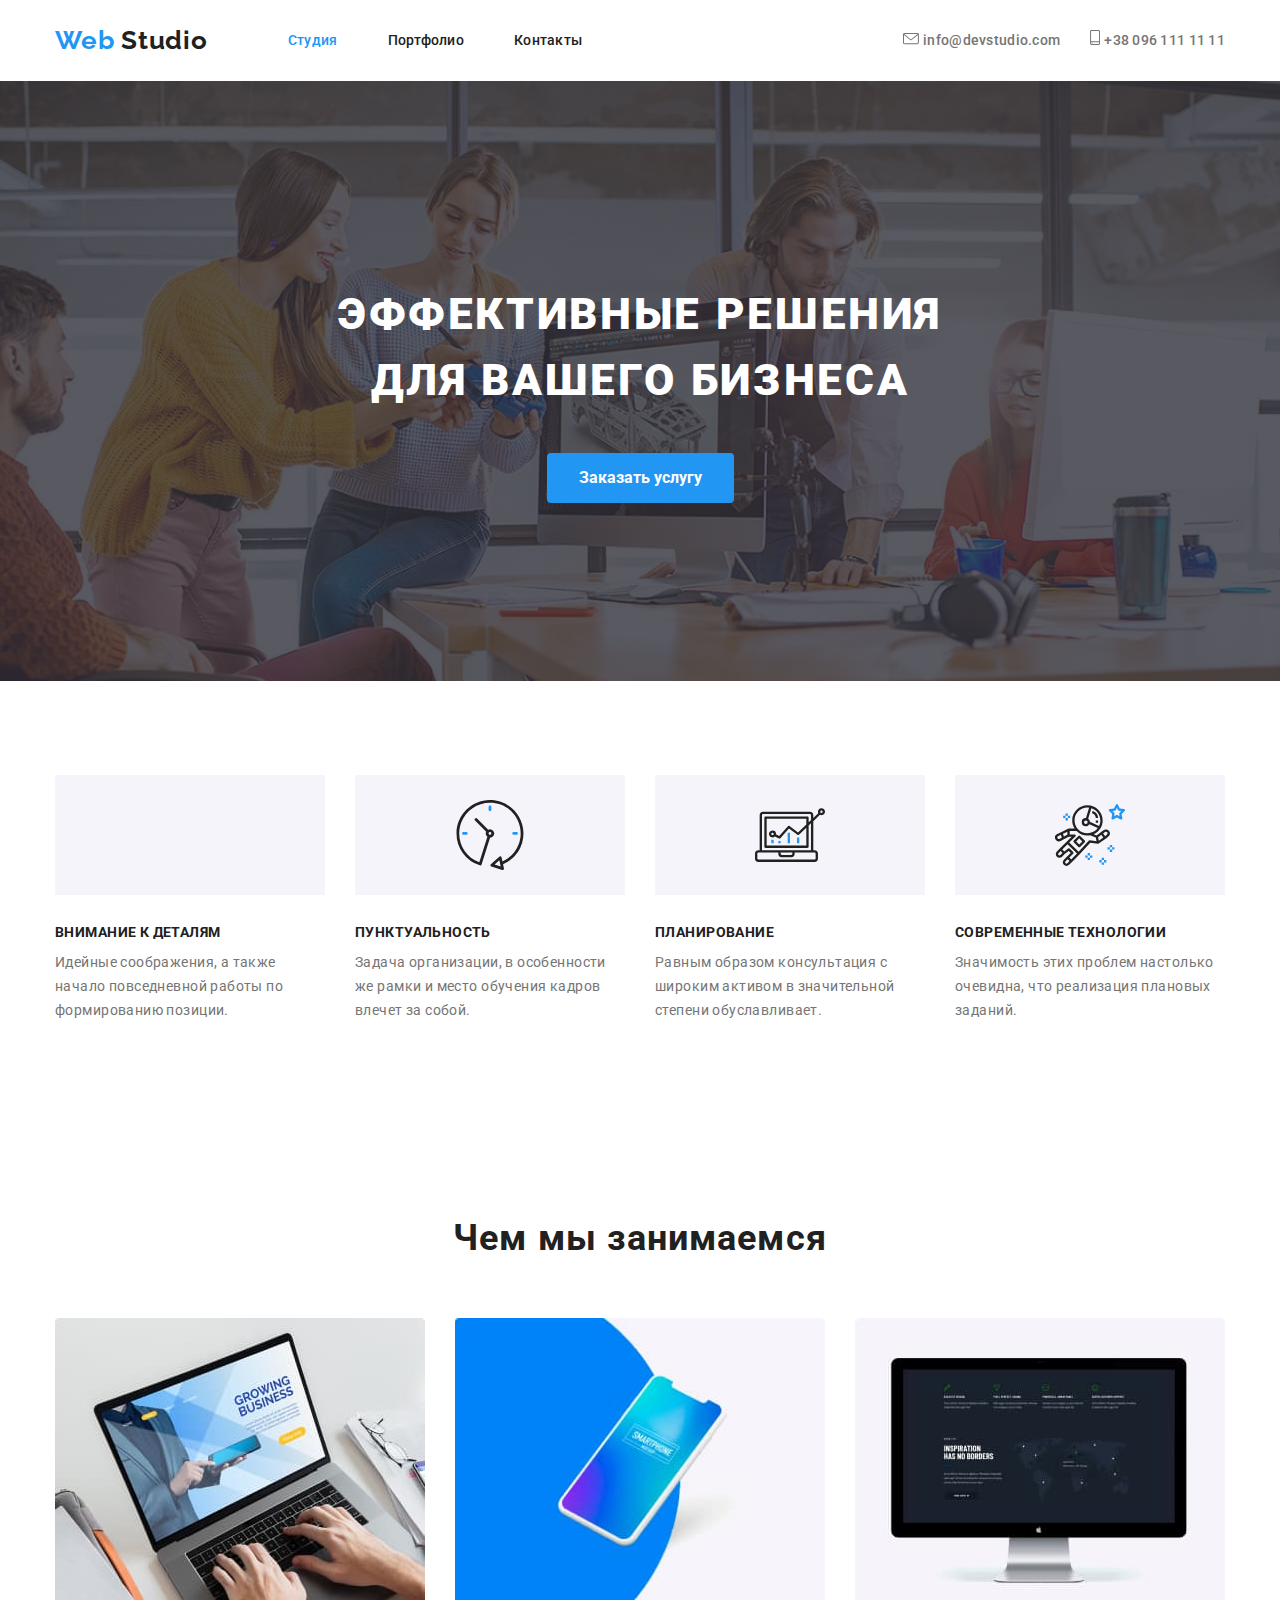
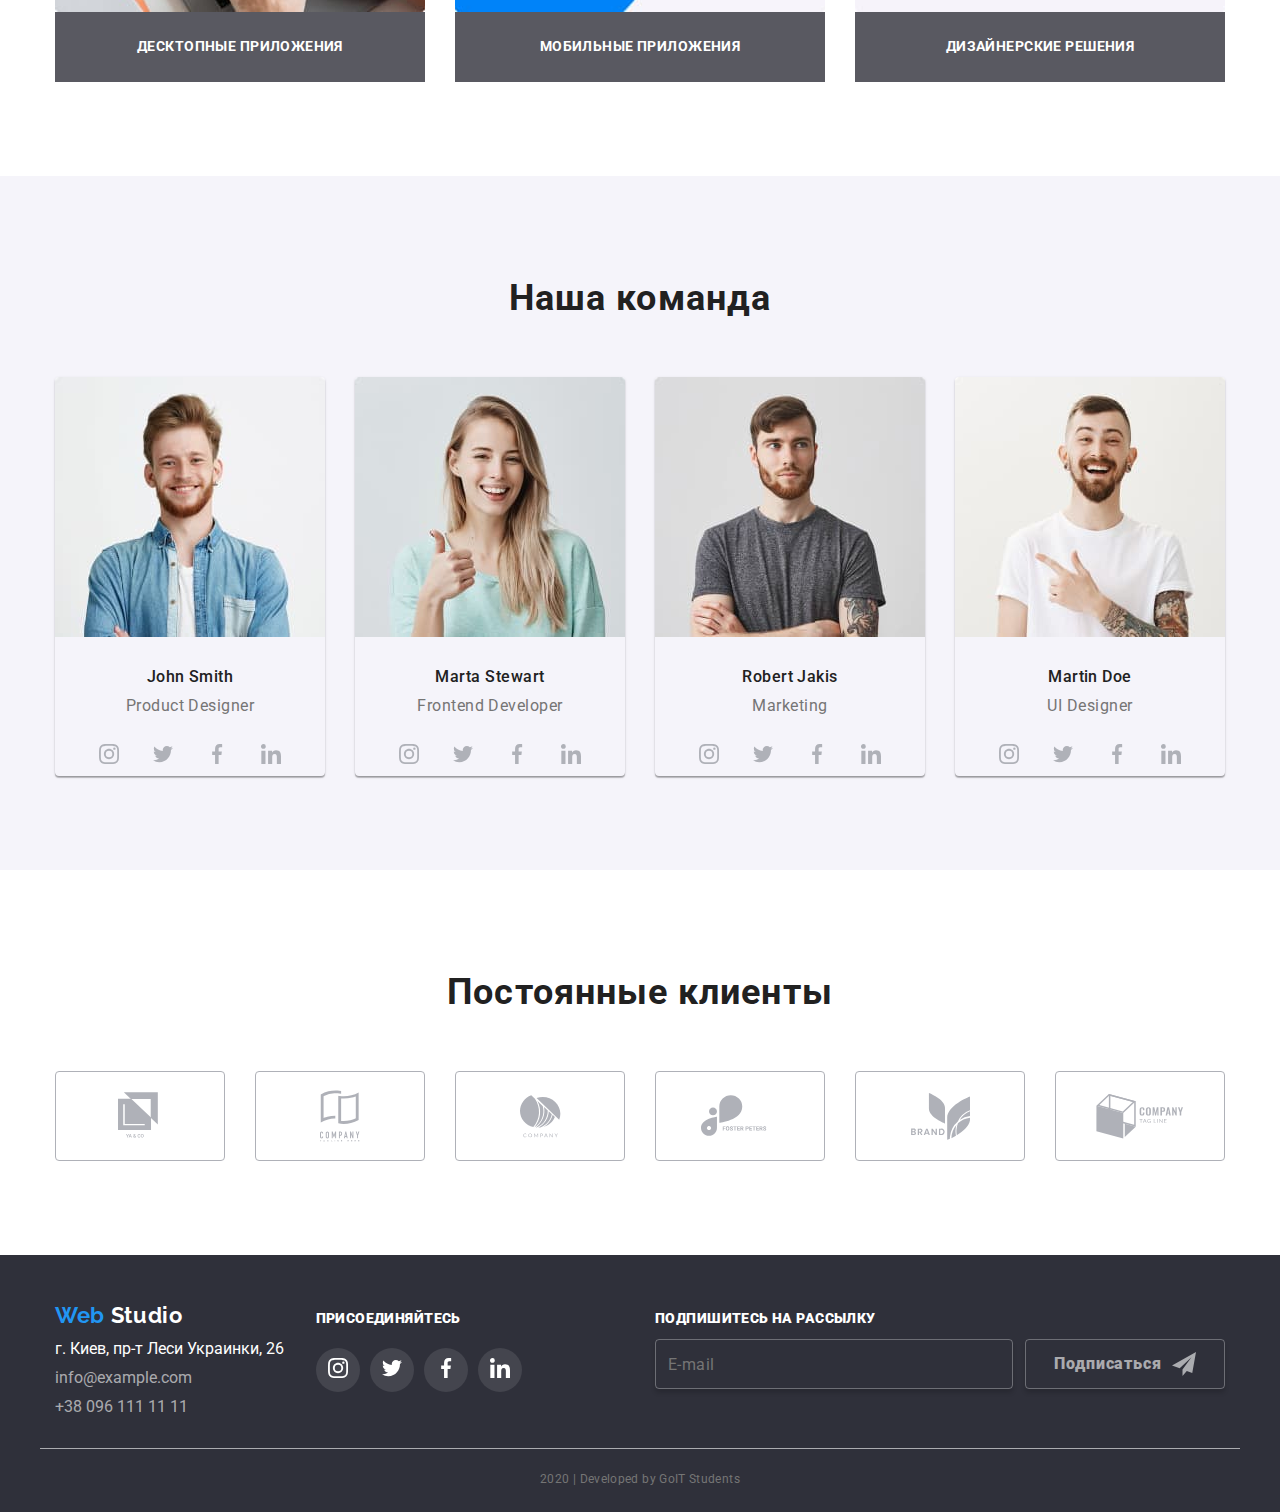
==== index.html @ 31f9d4e9 "делает футер" ====
<!DOCTYPE html>
<html lang="ru">
  <head>
    <meta charset="UTF-8" />
    <meta name="viewport" content="width=device-width, initial-scale=1.0" />
    <title>Web Studio v.1</title>
    <link
      href="https://fonts.googleapis.com/css2?family=Raleway:wght@700&family=Roboto:wght@400;500;700;900&display=swap"
      rel="stylesheet"
    />
    <link rel="stylesheet" href="./css/common.css" />
    <link rel="stylesheet" href="./css/main.css" />
  </head>
  <body>
    <!-- header-conteiner -->
    <header>
      <div class="container">
        <div class="hed">
          <nav class="nav">
            <a class="header-logo" href="./index.html">
              Web <span>Studio</span></a
            >
            <ul class="site-nav list-rule">
              <li class="item">
                <a href="./index.html" class="link current">Студия</a>
              </li>
              <li class="item">
                <a href="./portfolio.html" class="link">Портфолио</a>
              </li>
              <li class="item"><a href="" class="link">Контакты </a></li>
            </ul>
          </nav>
          <ul class="link-nav list-rule">
            <li class="item-link">
              <svg class="nav-icon" width="16" height="12">
                <use href="./images/symbol-defs.svg#envelope"></use>
              </svg>
              <a href="mailto:info@devstudio.com" class="link">
                info@devstudio.com
              </a>
            </li>
            <li class="item-link">
              <svg class="nav-icon" width="10" height="15">
                <use href="./images/symbol-defs.svg#smartphone"></use>
              </svg>
              <a href="tel:+380961111111" class="link">+38 096 111 11 11</a>
            </li>
          </ul>
        </div>
      </div>
    </header>
    <main>
      <section class="conteiner hero">
        <div class="hero-content">
          <h1 class="title-hero">ЭФФЕКТИВНЫЕ РЕШЕНИЯ ДЛЯ ВАШЕГО БИЗНЕСА</h1>
          <a href="" class="button hero-button">Заказать услугу</a>
        </div>
      </section>
      <!-- features-conteiner-->
      <section class="section">
        <div class="container">
          <h2 class="title visually-hidden">Features</h2>
          <ul class="features-list list-rule">
            <li class="item">
              <a
                href=""
                class="features-link features-link--details"
                aria-label="иконка антенны"
              ></a>
              <div class="features-description">
                <h3 class="title">ВНИМАНИЕ К ДЕТАЛЯМ</h3>
                <p class="text">
                  Идейные соображения, а также начало повседневной работы по
                  формированию позиции.
                </p>
              </div>
            </li>
            <li class="item">
              <a
                href=""
                class="features-link features-link--punctuality"
                aria-label="иконка часов"
              ></a>
              <div class="features-description">
                <h3 class="title">ПУНКТУАЛЬНОСТЬ</h3>
                <p class="text">
                  Задача организации, в особенности же рамки и место обучения
                  кадров влечет за собой.
                </p>
              </div>
            </li>
            <li class="item">
              <a
                href=""
                class="features-link features-link--planing"
                aria-label="иконка диаграммы"
              ></a>
              <div class="features-description">
                <h3 class="title">ПЛАНИРОВАНИЕ</h3>
                <p class="text">
                  Равным образом консультация с широким активом в значительной
                  степени обуславливает.
                </p>
              </div>
            </li>
            <li class="item">
              <a
                href=""
                class="features-link features-link--modern_technology"
                aria-label="иконка космонавта"
              ></a>
              <div class="features-description">
                <h3 class="title">СОВРЕМЕННЫЕ ТЕХНОЛОГИИ</h3>
                <p class="text">
                  Значимость этих проблем настолько очевидна, что реализация
                  плановых заданий.
                </p>
              </div>
            </li>
          </ul>
        </div>
      </section>
      <!-- what-we-do-conteiner -->
      <section class="section">
        <div class="container">
          <h2 class="title title-margin">Чем мы занимаемся</h2>
          <ul class="what-we-do-list list-rule">
            <li class="item">
              <img
                class="image"
                src="./images/what_we_do/desktop_logo.jpg"
                alt="руки на клавиатуре ноутбука"
                width="370"
                height="294"
              />
              <h3 class="title">ДЕСКТОПНЫЕ ПРИЛОЖЕНИЯ</h3>
            </li>
            <li class="item">
              <img
                class="image"
                src="./images/what_we_do/apps_logo.jpg"
                alt="фото смартфона"
                width="370"
                height="294"
              />
              <h3 class="title">МОБИЛЬНЫЕ ПРИЛОЖЕНИЯ</h3>
            </li>
            <li class="item">
              <img
                class="image"
                src="./images/what_we_do/design_logo.jpg"
                alt="экран монитора"
                width="370"
                height="294"
              />
              <h3 class="title">ДИЗАЙНЕРСКИЕ РЕШЕНИЯ</h3>
            </li>
          </ul>
        </div>
      </section>
      <!-- our-team-conteiner -->
      <section class="section team">
        <div class="container">
          <h2 class="title title-margin">Наша команда</h2>
          <ul class="our-team-list list-rule">
            <li class="item">
              <img
                class="image"
                src="./images/team/img_john.jpg"
                width="270"
                height="260"
                alt="фото Джона"
              />
              <h3 class="title">John Smith</h3>
              <p class="text">Product Designer</p>
              <ul class="member-list list-rule">
                <li>
                  <a
                    href="https://instagram.com"
                    class="link"
                    aria-label="иконка Инстаграм"
                  >
                    <svg class="link-icon" widht="20" height="20">
                      <use href="./images/symbol-defs.svg#instagram"></use>
                    </svg>
                  </a>
                </li>
                <li>
                  <a
                    href="https://twitter.com"
                    class="link"
                    aria-label="иконка Твиттер"
                  >
                    <svg class="link-icon" widht="20" height="20">
                      <use href="./images/symbol-defs.svg#twitter"></use></svg
                  ></a>
                </li>
                <li>
                  <a
                    href="https://facebook.com"
                    class="link"
                    aria-label="иконка Фейсбук"
                  >
                    <svg class="link-icon" widht="20" height="20">
                      <use href="./images/symbol-defs.svg#facebook"></use>
                    </svg>
                  </a>
                </li>
                <li>
                  <a
                    href="https://linkedin.com"
                    class="link"
                    aria-label="иконка Линкедин"
                  >
                    <svg class="link-icon" widht="20" height="20">
                      <use href="./images/symbol-defs.svg#linkedin"></use>
                    </svg>
                  </a>
                </li>
              </ul>
            </li>
            <li class="item">
              <img
                class="image"
                src="./images/team/img_maria.jpg"
                width="270"
                height="260"
                alt="фото Марии"
              />
              <h3 class="title">Marta Stewart</h3>
              <p class="text">Frontend Developer</p>
              <ul class="member-list list-rule">
                <li>
                  <a
                    href="https://instagram.com"
                    class="link"
                    aria-label="иконка Инстаграм"
                  >
                    <svg class="link-icon" widht="20" height="20">
                      <use href="./images/symbol-defs.svg#instagram"></use>
                    </svg>
                  </a>
                </li>
                <li>
                  <a
                    href="https://twitter.com"
                    class="link"
                    aria-label="иконка Твиттер"
                  >
                    <svg class="link-icon" widht="20" height="20">
                      <use href="./images/symbol-defs.svg#twitter"></use></svg
                  ></a>
                </li>
                <li>
                  <a
                    href="https://facebook.com"
                    class="link"
                    aria-label="иконка Фейсбук"
                  >
                    <svg class="link-icon" widht="20" height="20">
                      <use href="./images/symbol-defs.svg#facebook"></use></svg
                  ></a>
                </li>
                <li>
                  <a
                    href="https://linkedin.com"
                    class="link"
                    aria-label="иконка Линкедин"
                  >
                    <svg class="link-icon" widht="20" height="20">
                      <use href="./images/symbol-defs.svg#linkedin"></use></svg
                  ></a>
                </li>
              </ul>
            </li>

            <li class="item">
              <img
                class="image"
                src="./images/team/img_robert.jpg"
                width="270"
                height="260"
                alt="фото Роберта"
              />
              <h3 class="title">Robert Jakis</h3>
              <p class="text">Marketing</p>
              <ul class="member-list list-rule">
                <li>
                  <a
                    href="https://instagram.com"
                    class="link"
                    aria-label="иконка Инстаграм"
                  >
                    <svg class="link-icon" widht="20" height="20">
                      <use href="./images/symbol-defs.svg#instagram"></use>
                    </svg>
                  </a>
                </li>
                <li>
                  <a
                    href="https://twitter.com"
                    class="link"
                    aria-label="иконка Твиттер"
                  >
                    <svg class="link-icon" widht="20" height="20">
                      <use href="./images/symbol-defs.svg#twitter"></use></svg
                  ></a>
                </li>
                <li>
                  <a
                    href="https://facebook.com"
                    class="link"
                    aria-label="иконка Фейсбук"
                  >
                    <svg class="link-icon" widht="20" height="20">
                      <use href="./images/symbol-defs.svg#facebook"></use></svg
                  ></a>
                </li>
                <li>
                  <a
                    href="https://linkedin.com"
                    class="link"
                    aria-label="иконка Линкедин"
                  >
                    <svg class="link-icon" widht="20" height="20">
                      <use href="./images/symbol-defs.svg#linkedin"></use></svg
                  ></a>
                </li>
              </ul>
            </li>

            <li class="item">
              <img
                class="image"
                src="./images/team/img_martin.jpg"
                width="270"
                height="260"
                alt="фото Мартина"
              />
              <h3 class="title">Martin Doe</h3>
              <p class="text">UI Designer</p>
              <ul class="member-list list-rule">
                <li>
                  <a
                    href="https://instagram.com"
                    class="link"
                    aria-label="иконка Инстаграм"
                  >
                    <svg class="link-icon" widht="20" height="20">
                      <use href="./images/symbol-defs.svg#instagram"></use>
                    </svg>
                  </a>
                </li>
                <li>
                  <a
                    href="https://twitter.com"
                    class="link"
                    aria-label="иконка Твиттер"
                  >
                    <svg class="link-icon" widht="20" height="20">
                      <use href="./images/symbol-defs.svg#twitter"></use></svg
                  ></a>
                </li>
                <li>
                  <a
                    href="https://facebook.com"
                    class="link"
                    aria-label="иконка Фейсбук"
                  >
                    <svg class="link-icon" widht="20" height="20">
                      <use href="./images/symbol-defs.svg#facebook"></use></svg
                  ></a>
                </li>
                <li>
                  <a
                    href="https://linkedin.com"
                    class="link"
                    aria-label="иконка Линкедин"
                  >
                    <svg class="link-icon" widht="20" height="20">
                      <use href="./images/symbol-defs.svg#linkedin"></use></svg
                  ></a>
                </li>
              </ul>
            </li>
          </ul>
        </div>
      </section>
      <!-- regular-clients-conteiner -->
      <section class="section">
        <div class="container">
          <h2 class="title client-title">Постоянные клиенты</h2>
          <ul class="regular-clients-list list-rule">
            <li class="item">
              <a href="" class="client-logo" aria-label="Клиент 1">
                <svg class="client-logo-icon" width="44" height="49">
                  <use href="./images/symbol-defs.svg#client1"></use>
                </svg>
              </a>
            </li>
            <li class="item">
              <a
                href=""
                class="client-logo client-logo--client2"
                aria-label="Клиент 2"
              >
                <svg class="client-logo-icon" width="40" height="52">
                  <use href="./images/symbol-defs.svg#client2"></use></svg
              ></a>
            </li>
            <li class="item">
              <a
                href=""
                class="client-logo client-logo--client3"
                aria-label="Клиент 3"
              >
                <svg class="client-logo-icon" width="41" height="43">
                  <use href="./images/symbol-defs.svg#client3"></use></svg
              ></a>
            </li>
            <li class="item">
              <a
                href=""
                class="client-logo client-logo--client4"
                class="link"
                aria-label="Клиент 4"
              >
                <svg class="client-logo-icon" width="78" height="42">
                  <use href="./images/symbol-defs.svg#client4"></use></svg
              ></a>
            </li>
            <li class="item">
              <a
                href=""
                class="client-logo client-logo--client5"
                aria-label="Клиент 5"
              >
                <svg class="client-logo-icon" width="59" height="47">
                  <use href="./images/symbol-defs.svg#client5"></use></svg
              ></a>
            </li>
            <li>
              <a
                href=""
                class="client-logo client-logo--client6"
                aria-label="Клиент 6"
              >
                <svg class="client-logo-icon" width="88" height="45">
                  <use href="./images/symbol-defs.svg#client6"></use></svg
              ></a>
            </li>
          </ul>
        </div>
      </section>
    </main>
    <!-- footer-conteiner -->
    <footer class="footer">
      <div class="container footer-flex">
        <div class="contacts">
          <a class="footer-logo" href="./index.html"
            >Web <span class="footer-logo-span">Studio</span></a
          >
          <h2 class="title foorter-title">Контакты</h2>

          <address>
            <a href="#" class="address">г. Киев, пр-т Леси Украинки, 26</a>
            <a href="mailto:info@example.com" class="link mail"
              >info@example.com</a
            >
            <a href="tel:+380961111111" class="link">+38 096 111 11 11</a>
          </address>
        </div>
        <div class="subscribe connect">
          <b>Присоединяйтесь</b>
          <ul class="footer-social list-rule">
            <li class="footer-social__link">
              <a href="" aria-label="ссылка на Instagram">
                <svg class="footer-social-icon" width="20" height="20">
                  <use href="./images/symbol-defs.svg#instagram"></use>
                </svg>
              </a>
            </li>
            <li class="footer-social__link">
              <a href="" aria-label="ссылка на Twitter"
                ><svg class="footer-social-icon" width="20" height="20">
                  <use href="./images/symbol-defs.svg#twitter"></use></svg
              ></a>
            </li>
            <li class="footer-social__link">
              <a href="" aria-label="ссылка на Facebook"
                ><svg class="footer-social-icon" width="20" height="20">
                  <use href="./images/symbol-defs.svg#facebook"></use></svg
              ></a>
            </li>
            <li class="footer-social__link">
              <a href="" aria-label="ссылка на Linkedin"
                ><svg class="footer-social-icon" width="20" height="20">
                  <use href="./images/symbol-defs.svg#linkedin"></use></svg
              ></a>
            </li>
          </ul>
        </div>
        <div class="subscribe forma">
          <b>Подпишитесь на рассылку</b>
          <!-- <a href="" class="button primary">ПОДПИСАТЬСЯ</a> -->
          <form id="asd_subscribe_form" method="post" action="/">
            <ul class="forma-field list-rule">
              <li class="input-forma">
                <input
                  class="input-forma--inner"
                  type="text"
                  placeholder="E-mail"
                />
              </li>
              <li class="input-button">
                <button class="input-button--submit" type="submit">
                  Подписаться
                  <svg
                    class="svgshka"
                    width="24"
                    height="24"
                    viewBox="0 0 24 24"
                    fill="none"
                    xmlns="http://www.w3.org/2000/svg"
                  >
                    <path
                      class="plane"
                      d="M24 0L0 13.5L7.66994 16.3407L19.5 5.25002L10.5017 17.3896L10.509 17.3923L10.5 17.3896V24.0001L14.8013 18.982L20.2501 21.0001L24 0Z"
                      fill="rgba(255, 255, 255, 0.6)"
                    />
                  </svg>
                </button>
              </li>
            </ul>
          </form>
        </div>
      </div>
      <div class="container copyright">
        <p>2020 | Developed by GoIT Students</p>
      </div>
    </footer>
  </body>
</html>
---- css/common.css ----
html {
  box-sizing: border-box;
}
*,
*::before,
*::after {
  padding: 0px;
  margin: 0px;
  box-sizing: inherit;
}
:root {
  --primaty-text-color: #212121;
  --secondary-text-color: #757575;
  --accent-color: #2196f3;
  --white-text-color: #ffffff;
  --secondary-white-color: rgba(255, 255, 255, 0.6);
}

body {
  margin: 0;
  background-color: #ffffff;
  color: var(--primaty-text-color);
  font-family: Roboto, serif;
}
body .list-rule {
  list-style: none;
}
body .link,
a {
  text-decoration: none;
}
/* утилиты */
.visually-hidden {
  border: 0;
  clip: rect(0 0 0 0);
  height: 1px;
  margin: -1px;
  overflow: hidden;
  padding: 0;
  position: absolute;
  width: 1px;
  white-space: nowrap;
}
.container {
  margin-left: auto;
  margin-right: auto;
  width: 1200px;
  padding-left: 15px;
  padding-right: 15px;
  /* outline: 2px  solid tomato; */
}
.list {
  padding: 0;
  margin: 0;
  list-style: none;
}
.title {
  margin: 0px;
  padding: 0px;
}
.button {
  cursor: pointer;
}
.no-padding {
  padding: 0;
  margin: 0;
}
img {
  display: block;
  max-width: auto;
}
.title-margin {
  margin-bottom: 50px;
}
/* header-css */
.header-logo {
  display: block;
  padding-top: 24px;
  padding-bottom: 25px;
  color: var(--accent-color);
  font-family: Raleway, serif;
  font-style: normal;
  font-weight: 700;
  font-size: 26px;
  line-height: 1.19;
  letter-spacing: 0.03em;
}
.header-logo span {
  color: var(--primaty-text-color);
}
.hed {
  display: flex;
  align-items: center;
  padding-left: 0px;
  margin-right: 0px;
  border-top: 1px solid var(--secondary-white-color);
}
.nav {
  display: flex;
}
.site-nav {
  display: flex;
  margin-left: 80px;
}
.site-nav .item + .item {
  margin-left: 50px;
}
.site-nav .link,
.link-nav .link {
  display: block;
  padding-top: 32px;
  padding-bottom: 32px;

  color: var(--primaty-text-color);
  font-weight: 500;
  font-size: 14px;
  line-height: 1.14;
  letter-spacing: 0.02em;
}
.site-nav .link.current {
  color: var(--accent-color);
}
.link-nav .link,
.link-nav .link {
  color: var(--secondary-text-color);
}
.site-nav .link:hover,
.site-nav .link:focus,
.item-link .link:hover,
.item-link .link:focus {
  color: var(--accent-color);
}
.link-nav > .item-link > .link {
  display: inline-block;
}
.link-nav {
  display: flex;
  align-items: center;
  margin-left: auto;
}
.link-nav .item-link + .item-link {
  margin-left: 30px;
}
/* --secondary-text-color  */
.nav-icon {
  display: inline-block;
  fill: var(--secondary-text-color);
}
.item-link:hover > .nav-icon,
.item-link:focus > .nav-icon {
  fill: var(--accent-color);
}
/* footer css */
.footer {
  background-color: #2f303a;
  padding-top: 48px;
}
.footer-flex {
  display: flex;
  align-items: baseline;
  justify-content: space-between;
}

.foorter-title {
  display: none;
}
.footer-logo {
  display: block;
  margin-bottom: 10px;
  color: var(--accent-color);
  font-family: Raleway, serif;
  font-weight: 700;
  font-size: 22px;
  line-height: 1.18;
  letter-spacing: 0.03em;
}
.footer-logo-span {
  color: var(--white-text-color);
}
.footer-social {
  display: flex;
  padding-top: 21px;
  padding-bottom: 56px;
}
.footer-social__link {
  display: flex;
  justify-content: center;
  align-items: center;
  margin-right: 10px;
  width: 44px;
  height: 44px;
  border-radius: 50%;
  background-size: 20px;
  background-repeat: no-repeat;
  background-position: center;
  background-color: rgba(255, 255, 255, 10%);
}
.footer-social__link:last-child {
  margin-right: 0px;
}
.footer-social__link:hover,
.footer-social__link:focus {
  background-color: var(--accent-color);
}
.footer-social-icon {
  display: inline-block;
  fill: var(--white-text-color);
}
.contacts a {
  display: inline-block;
  font-style: normal;
}
.contacts .address {
  display: block;
  margin-bottom: 10px;
  color: var(--white-text-color);
}
.contacts > address {
  padding-bottom: 28px;
}
.mail {
  display: block;
  margin-bottom: 10px;
}
.contacts .link {
  display: block;
  color: var(--secondary-white-color);
}
.connect {
  display: flex;
  flex-direction: column;
}
/* css для формі подписки */
.forma {
  display: flex;
  flex-direction: column;
  margin-left: 102px;
}
.forma-field {
  display: flex;
  margin-top: 12px;
}
.input-forma {
  margin-right: 12px;
  display: flex;
}
.input-button {
  display: flex;
}
.input-forma--inner {
  padding: 18px 12px;
  width: 358px;
  height: 50px;
  font-family: inherit;
  font-style: normal;
  font-weight: 400;
  color: var(--secondary-white-color);
  font-size: 16px;
  line-height: 1.9;
  letter-spacing: 0.03em;
  box-sizing: border-box;
  border: 1px solid rgba(255, 255, 255, 0.3);
  box-shadow: 0px 4px 4px rgba(0, 0, 0, 0.15);
  border-radius: 4px;
  background-color: rgba(255, 255, 255, 0);
}
.input-button--submit {
  display: flex;
  align-items: center;
  justify-content: center;
  margin-left: auto;
  margin-right: auto;
  width: 200px;
  height: 50px;
  box-sizing: border-box;
  border: 1px solid rgba(255, 255, 255, 0.3);
  box-shadow: 0px 4px 4px rgba(0, 0, 0, 0.15);
  border-radius: 4px;
  font-weight: 900;
  font-family: inherit;
  font-size: 16px;
  line-height: 1.9;
  letter-spacing: 0.06em;
  background-color: rgba(255, 255, 255, 0);
  color: var(--secondary-white-color);
}
.input-button--submit:hover,
.input-button--submit:focus {
  background-color: var(--accent-color);
  color: var(--white-text-color);
}
.svgshka {
  margin-left: 10px;
}
.input-button--submit:hover > .svgshka > .plane,
.input-button--submit:focus > .svgshka > .plane {
  fill: #ffffff;
}
.subscribe {
  display: flex;
  color: var(--white-text-color);
  font-weight: 700;
  font-size: 14px;
  line-height: 1.14;
  letter-spacing: 0.03em;
  text-transform: uppercase;
}
.copyright {
  padding-top: 18px;
  padding-bottom: 21px;
  border-top: 1px solid var(--secondary-white-color);
  color: var(--secondary-text-color);
  font-size: 12px;
  line-height: 2;
  text-align: center;
  letter-spacing: 0.03em;
}
---- css/main.css ----
/* палитра основной черный #212121
вторичный черный #757575
основной белый #FFFFFF
вторичный белый rgba(255, 255, 255, 0.6);
акцент #2196f3
*/
/* css для index.html */
/* hero css */
.hero {
  display: flex;
  justify-content: center;
  align-items: center;
  max-width: 1600px;
  height: 600px;
  margin-left: auto;
  margin-right: auto;
  background-image: linear-gradient(
      to right,
      rgba(47, 48, 58, 0.8),
      rgba(47, 48, 58, 0.8)
    ),
    url(../images/hero/hero.jpg);

  background-repeat: no-repeat;
  background-position: center;
  background-size: cover;
}
.hero-content {
  max-width: 696px;
  height: 200px;
  display: flex;
  text-align: center;
  flex-direction: column;
}
.hero .title-hero {
  margin-top: 0;
  margin-bottom: 40px;
  font-weight: 900;
  font-size: 44px;
  line-height: 1.5;
  letter-spacing: 0.06em;
  text-transform: uppercase;
  color: var(--white-text-color);
}

/* css для всех секций */
.section {
  padding-top: 94px;
  padding-bottom: 94px;
}
.section.no-padding {
  padding-top: 0;
  padding-bottom: 0;
}
.section .title {
  font-weight: 700;
  font-size: 36px;
  line-height: 1.6;
  text-align: center;
  letter-spacing: 0.03em;
}

/* css для наши преишущества */

.features-list,
.what-we-do-list,
.our-team-list,
.regular-clients-list {
  display: flex;
  /* flex-direction: row; */
  align-items: center;
  /* justify-content: space-between; */
  padding: 0px;
}

.features-list .item + .item {
  margin-left: 30px;
}
.features-list .item {
  display: flex;
  flex-direction: column;
  width: 278px;
}
.features-link {
  display: flex;
  margin-bottom: 30px;
  background-color: #f5f4fa;
  width: 270px;
  height: 120px;
  box-sizing: border-box;
  background-repeat: no-repeat;
  background-position: center;
  /* outline: 1px tomato solid; */
}
.features-link .features-link--details {
  background-image: url('../images/symbol-defs.svg#antenna');
}
.features-link--punctuality {
  background-image: url('../images/studio_skills/clock.svg');
}
.features-link--planing {
  background-image: url('../images/studio_skills/diagram.svg');
}
.features-link--modern_technology {
  background-image: url('../images/studio_skills/astronaut.svg');
}

.features-list .title {
  margin-bottom: 10px;
  font-weight: 700;
  font-size: 14px;
  line-height: 1.14;
  text-align: left;
  letter-spacing: 0.03em;
  text-transform: uppercase;
}
.features-list .text {
  color: var(--secondary-text-color);
  font-weight: 400;
  font-size: 14px;
  line-height: 1.7;
  letter-spacing: 0.03em;
}
/* css для чем мы занимаемся */
.section .what-we-do-list .title {
  padding-top: 27px;
  padding-bottom: 27px;
  color: var(--white-text-color);
  /* фон для того чтобы было видно текст */
  background-color: rgba(47, 48, 58, 0.8);
  font-weight: 700;
  font-size: 14px;
  line-height: 1.14;
  text-align: center;
  letter-spacing: 0.03em;
  text-transform: uppercase;
}

.what-we-do-list .item {
  width: 380px;
}
.what-we-do-list .item + .item {
  margin-left: 30px;
}
.what-we-do-list .image {
  display: block;
}
/* css для наша команда */
.team {
  background-color: #f5f4fa;
}
.our-team-list .item + .item {
  margin-left: 30px;
}
.our-team-list .item {
  display: flex;
  flex-direction: column;
  overflow: hidden;
  border-radius: 4px;
  width: 278px;
  box-shadow: 0px 2px 1px rgba(0, 0, 0, 0.2), 0px 1px 1px rgba(0, 0, 0, 0.14),
    0px 1px 3px rgba(0, 0, 0, 0.12);
}
.our-team-list .image {
  display: block;
  margin-bottom: 30px;
  border-bottom-left-radius: 0;
  border-bottom-right-radius: 0;
}
.our-team-list .title {
  margin-bottom: 10px;
  font-weight: 500;
  font-size: 16px;
  line-height: 1.19;
  text-align: center;
  letter-spacing: 0.03em;
}
.our-team-list .text {
  margin-bottom: 16px;
  color: var(--secondary-text-color);
  font-size: 16px;
  line-height: 1.19;
  text-align: center;
  letter-spacing: 0.03em;
}
.member-list {
  display: flex;
  margin-right: auto;
  margin-left: auto;
  width: 207px;
  height: 44px;
}

.member-list .link {
  display: flex;
  align-items: center;
  margin-right: 10px;
  width: 44px;
  height: 44px;
  border-radius: 50%;
  background-size: 20px;
  background-repeat: no-repeat;
  background-position: center;
}
.member-list .link > .link-icon {
  display: inline-block;
  fill: #afb1b8;
}
.member-list .link:hover > .link-icon,
.member-list .link:focus > .link-icon {
  fill: var(--white-text-color);
}
.member-list .link:hover,
.member-list .link:focus {
  background-color: var(--accent-color);
}
/* css для постоянные клиенты */
.regular-clients-list {
  display: flex;
  justify-content: space-between;
}
.client-title {
  margin-bottom: 50px;
}
/* .regular-clients .item + .item {
  margin-left: 30px;
} */
.regular-clients .item {
  width: 175px;
}
.regular-clients .title {
  color: var(--primaty-text-color);
}
/*  */
.client-logo {
  display: flex;
  justify-content: center;
  align-items: center;
  width: 170px;
  height: 90px;
  border: 1px solid #afb1b8;
  box-sizing: border-box;
  border-radius: 4px;
  background-repeat: no-repeat;
  background-position: center;
}
.client-logo:hover,
.client-logo:focus {
  border: 1px solid var(--accent-color);
}
.client-logo-icon {
  display: inline-block;
  fill: #afb1b8;
}
.client-logo:hover > .client-logo-icon,
.client-logo:focus > .client-logo-icon {
  fill: var(--accent-color);
}

/* button */
.button.hero-button {
  display: block;
  margin-left: auto;
  margin-right: auto;
  max-width: 200px;
  padding: 10px 32px;
  border-radius: 4px;
  font-family: inherit;
  font-weight: 700;
  font-size: 16px;
  line-height: 1.9;
  color: var(--white-text-color);
  background-color: var(--accent-color);
}
.button.primary {
  font-family: inherit;
  font-weight: 700;
  font-size: 16px;
  line-height: 1.9;
  color: var(--white-text-color);
  background-color: var(--accent-color);
}
/* css для portfolio.html */
/* css для радио-кнопок */
.filtres {
  display: flex;
  justify-content: space-between;
  align-items: center;
  margin-left: auto;
  margin-right: auto;
  margin-bottom: 50px;
  width: 641px;
  padding-left: 15px;
  padding-right: 15px;
  /* outline: 2px solid tomato; */
}

.filtres .button {
  display: block;
  border: 1px solid transparent;
  border-radius: 4px;
  padding: 6px 22px;
  min-width: 73px;
  font-family: inherit;
  color: var(--primaty-text-color);
  background-color: #f5f4fa;
  font-weight: 500;
  font-size: 16px;
  line-height: 1.62;
  text-align: center;
  letter-spacing: 0.03em;
}
.filtres .button:hover,
.filtres .button:focus {
  color: var(--white-text-color);
  background-color: var(--accent-color);
}
/* css для примеров работ */
.work-list {
  display: flex;
  flex-wrap: wrap;
  /* margin: -15px; */
  border: 1px solid transparent;
  border-radius: 5px;
}
.work-list .item {
  /* margin: 15px; */
  width: calc((100% - 60px) / 3);
  margin-right: 30px;
  margin-bottom: 30px;
  border-top-left-radius: 5px;
  border-top-right-radius: 5px;
  overflow: hidden;
}
.work-list .item:nth-child(3n) {
  margin-right: 0;
}
.work-list .item:hover,
.work-list .item:hover {
  box-shadow: 1px 4px 6px rgba(0, 0, 0, 0.16), 0px 4px 4px rgba(0, 0, 0, 0.06),
    0px 1px 1px rgba(0, 0, 0, 0.12);
}
.card-content {
  padding-left: 24px;
  padding-right: 24px;
  padding-top: 20px;
  padding-bottom: 20px;
  border: 1px solid #eeeeee;
  box-sizing: border-box;
  border-bottom-left-radius: 5px;
  border-bottom-right-radius: 5px;
}
.work-list .title {
  font-weight: 700;
  font-size: 18px;
  text-align: left;
  line-height: 2;
  letter-spacing: 0.06em;
  color: var(--primaty-text-color);
}
.work-list .text {
  font-weight: 400;
  font-size: 18px;
  line-height: 1.56;
  letter-spacing: 0.03em;
  color: var(--secondary-text-color);
}
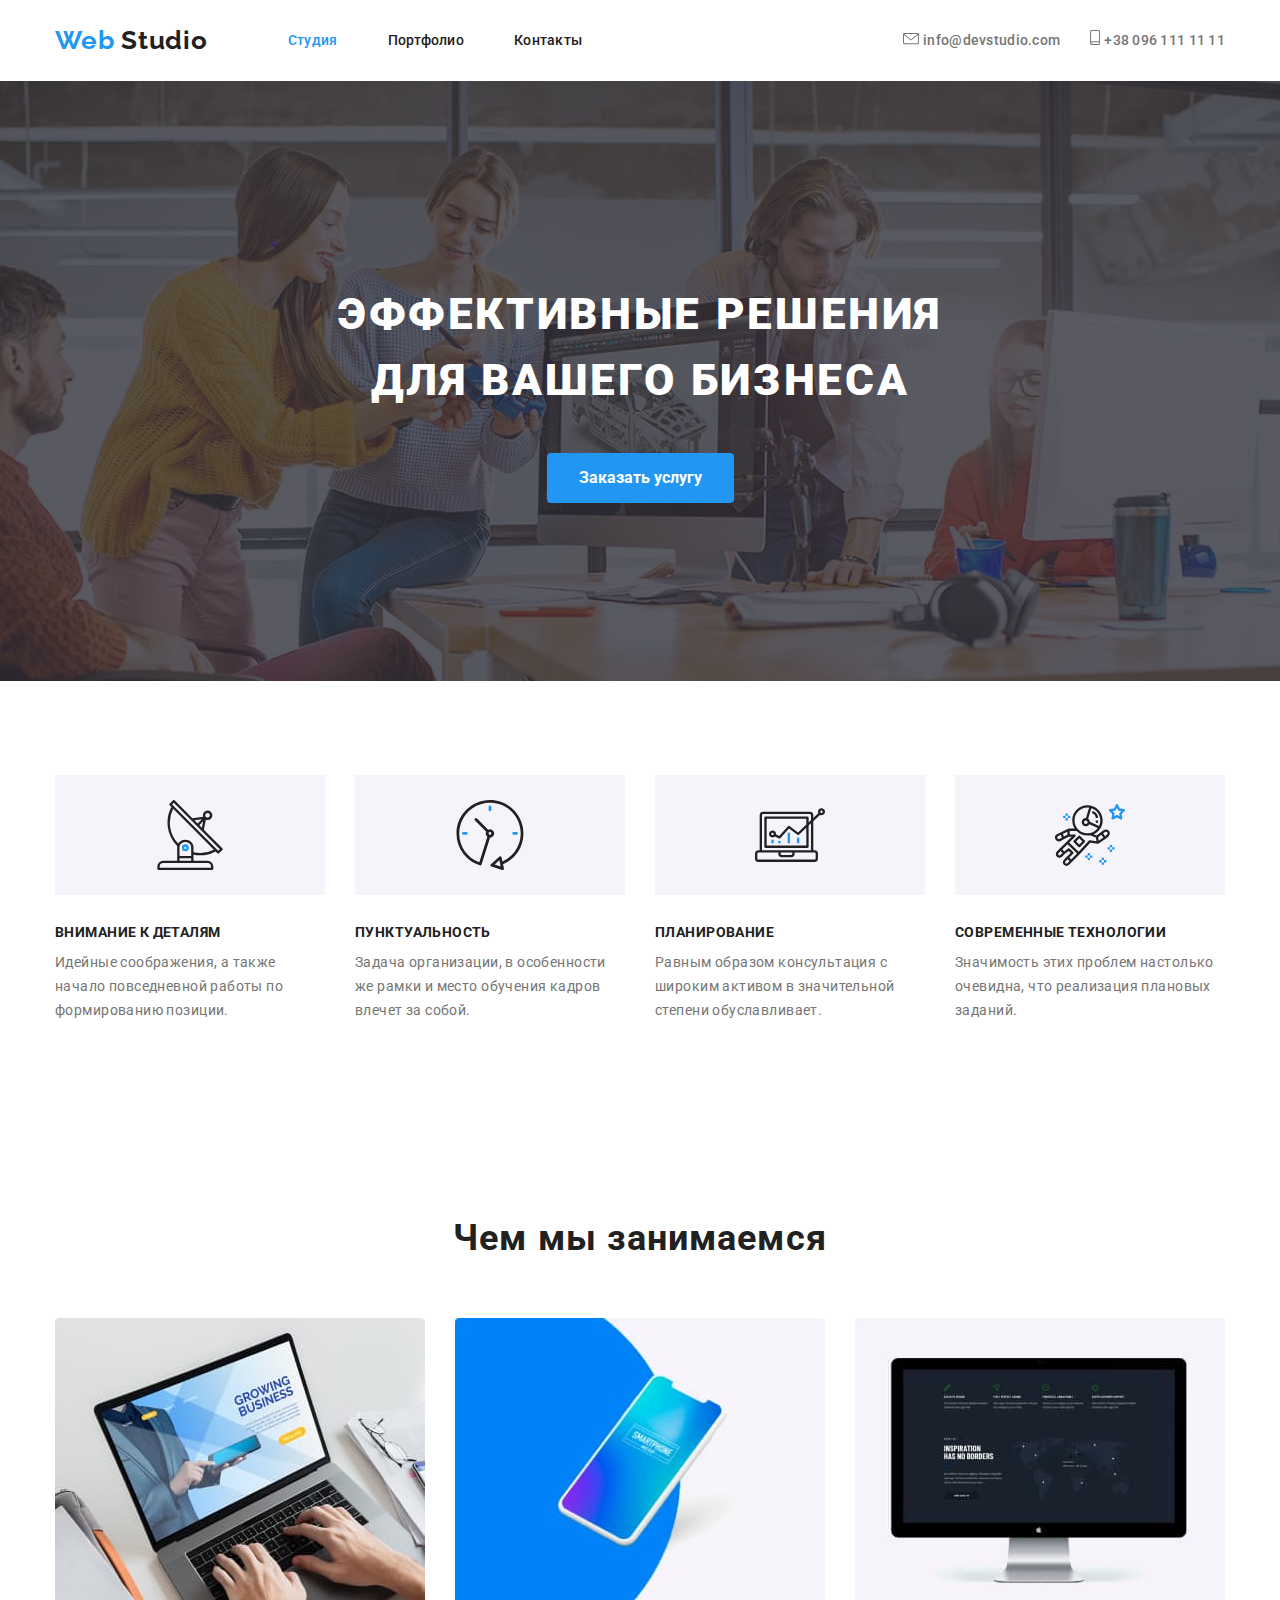
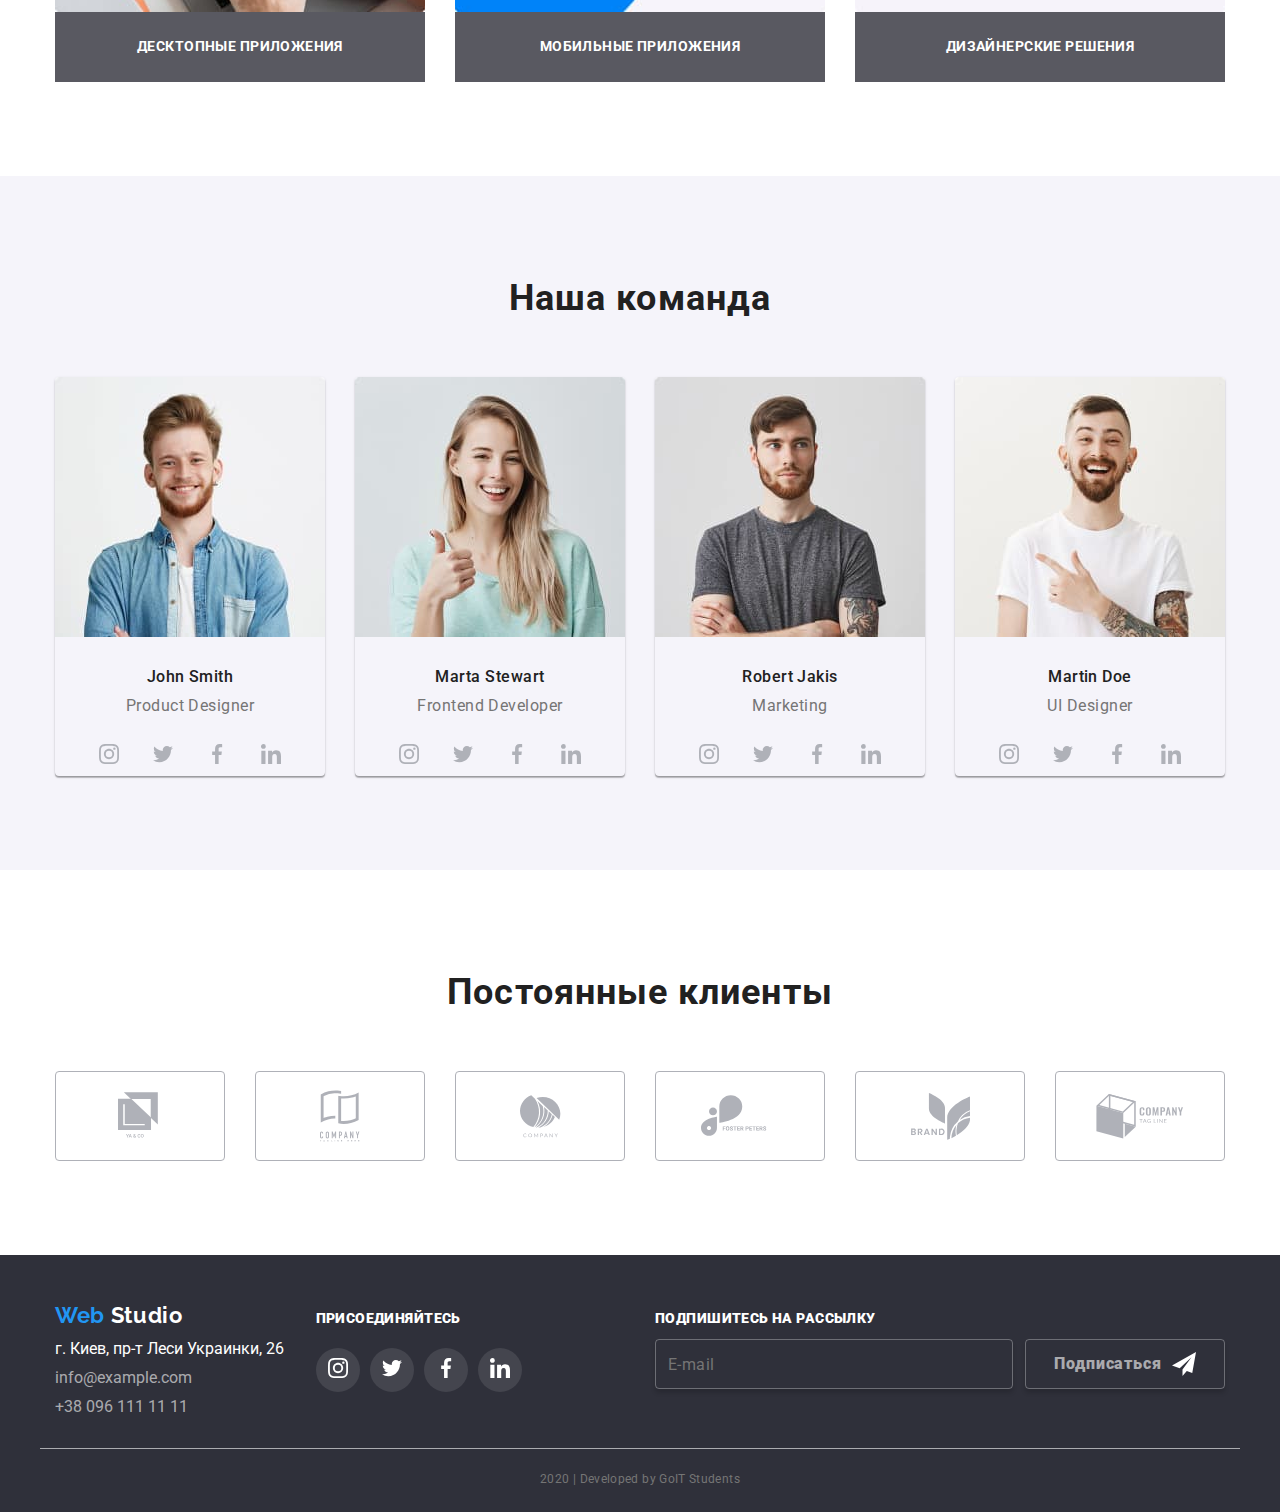
==== commit 5ab985db: "делает features" ====
--- a/index.html
+++ b/index.html
@@ -62,11 +62,16 @@
           <h2 class="title visually-hidden">Features</h2>
           <ul class="features-list list-rule">
             <li class="item">
-              <a
+              <div class="features-link">
+                <!-- <a
                 href=""
                 class="features-link features-link--details"
                 aria-label="иконка антенны"
-              ></a>
+              ></a> -->
+                <svg class="features-link-icon" width="70" height="70">
+                  <use href="./images/symbol-defs.svg#antenna"></use>
+                </svg>
+              </div>
               <div class="features-description">
                 <h3 class="title">ВНИМАНИЕ К ДЕТАЛЯМ</h3>
                 <p class="text">
@@ -76,11 +81,16 @@
               </div>
             </li>
             <li class="item">
-              <a
-                href=""
-                class="features-link features-link--punctuality"
-                aria-label="иконка часов"
-              ></a>
+              <div class="features-link">
+                <!-- <a
+                              href=""
+                              class="features-link features-link--details"
+                              aria-label="иконка антенны"
+                            ></a> -->
+                <svg class="features-link-icon" width="70" height="70">
+                  <use href="./images/symbol-defs.svg#clock"></use>
+                </svg>
+              </div>
               <div class="features-description">
                 <h3 class="title">ПУНКТУАЛЬНОСТЬ</h3>
                 <p class="text">
@@ -90,11 +100,16 @@
               </div>
             </li>
             <li class="item">
-              <a
-                href=""
-                class="features-link features-link--planing"
-                aria-label="иконка диаграммы"
-              ></a>
+              <div class="features-link">
+                <!-- <a
+                              href=""
+                              class="features-link features-link--details"
+                              aria-label="иконка антенны"
+                            ></a> -->
+                <svg class="features-link-icon" width="70" height="70">
+                  <use href="./images/symbol-defs.svg#diagram"></use>
+                </svg>
+              </div>
               <div class="features-description">
                 <h3 class="title">ПЛАНИРОВАНИЕ</h3>
                 <p class="text">
@@ -104,11 +119,16 @@
               </div>
             </li>
             <li class="item">
-              <a
-                href=""
-                class="features-link features-link--modern_technology"
-                aria-label="иконка космонавта"
-              ></a>
+              <div class="features-link">
+                <!-- <a
+                              href=""
+                              class="features-link features-link--details"
+                              aria-label="иконка антенны"
+                            ></a> -->
+                <svg class="features-link-icon" width="70" height="70">
+                  <use href="./images/symbol-defs.svg#astronaut"></use>
+                </svg>
+              </div>
               <div class="features-description">
                 <h3 class="title">СОВРЕМЕННЫЕ ТЕХНОЛОГИИ</h3>
                 <p class="text">
@@ -514,20 +534,9 @@
               </li>
               <li class="input-button">
                 <button class="input-button--submit" type="submit">
-                  Подписаться
-                  <svg
-                    class="svgshka"
-                    width="24"
-                    height="24"
-                    viewBox="0 0 24 24"
-                    fill="none"
-                    xmlns="http://www.w3.org/2000/svg"
-                  >
-                    <path
-                      class="plane"
-                      d="M24 0L0 13.5L7.66994 16.3407L19.5 5.25002L10.5017 17.3896L10.509 17.3923L10.5 17.3896V24.0001L14.8013 18.982L20.2501 21.0001L24 0Z"
-                      fill="rgba(255, 255, 255, 0.6)"
-                    />
+                  <b>Подписаться</b>
+                  <svg class="svgshka" width="24" height="24">
+                    <use href="./images/symbol-defs.svg#icon-send"></use>
                   </svg>
                 </button>
               </li>
--- a/css/main.css
+++ b/css/main.css
@@ -83,6 +83,8 @@
 }
 .features-link {
   display: flex;
+  justify-content: center;
+  align-items: center;
   margin-bottom: 30px;
   background-color: #f5f4fa;
   width: 270px;
@@ -90,21 +92,7 @@
   box-sizing: border-box;
   background-repeat: no-repeat;
   background-position: center;
-  /* outline: 1px tomato solid; */
-}
-.features-link .features-link--details {
-  background-image: url('../images/symbol-defs.svg#antenna');
-}
-.features-link--punctuality {
-  background-image: url('../images/studio_skills/clock.svg');
-}
-.features-link--planing {
-  background-image: url('../images/studio_skills/diagram.svg');
-}
-.features-link--modern_technology {
-  background-image: url('../images/studio_skills/astronaut.svg');
-}
-
+}
 .features-list .title {
   margin-bottom: 10px;
   font-weight: 700;
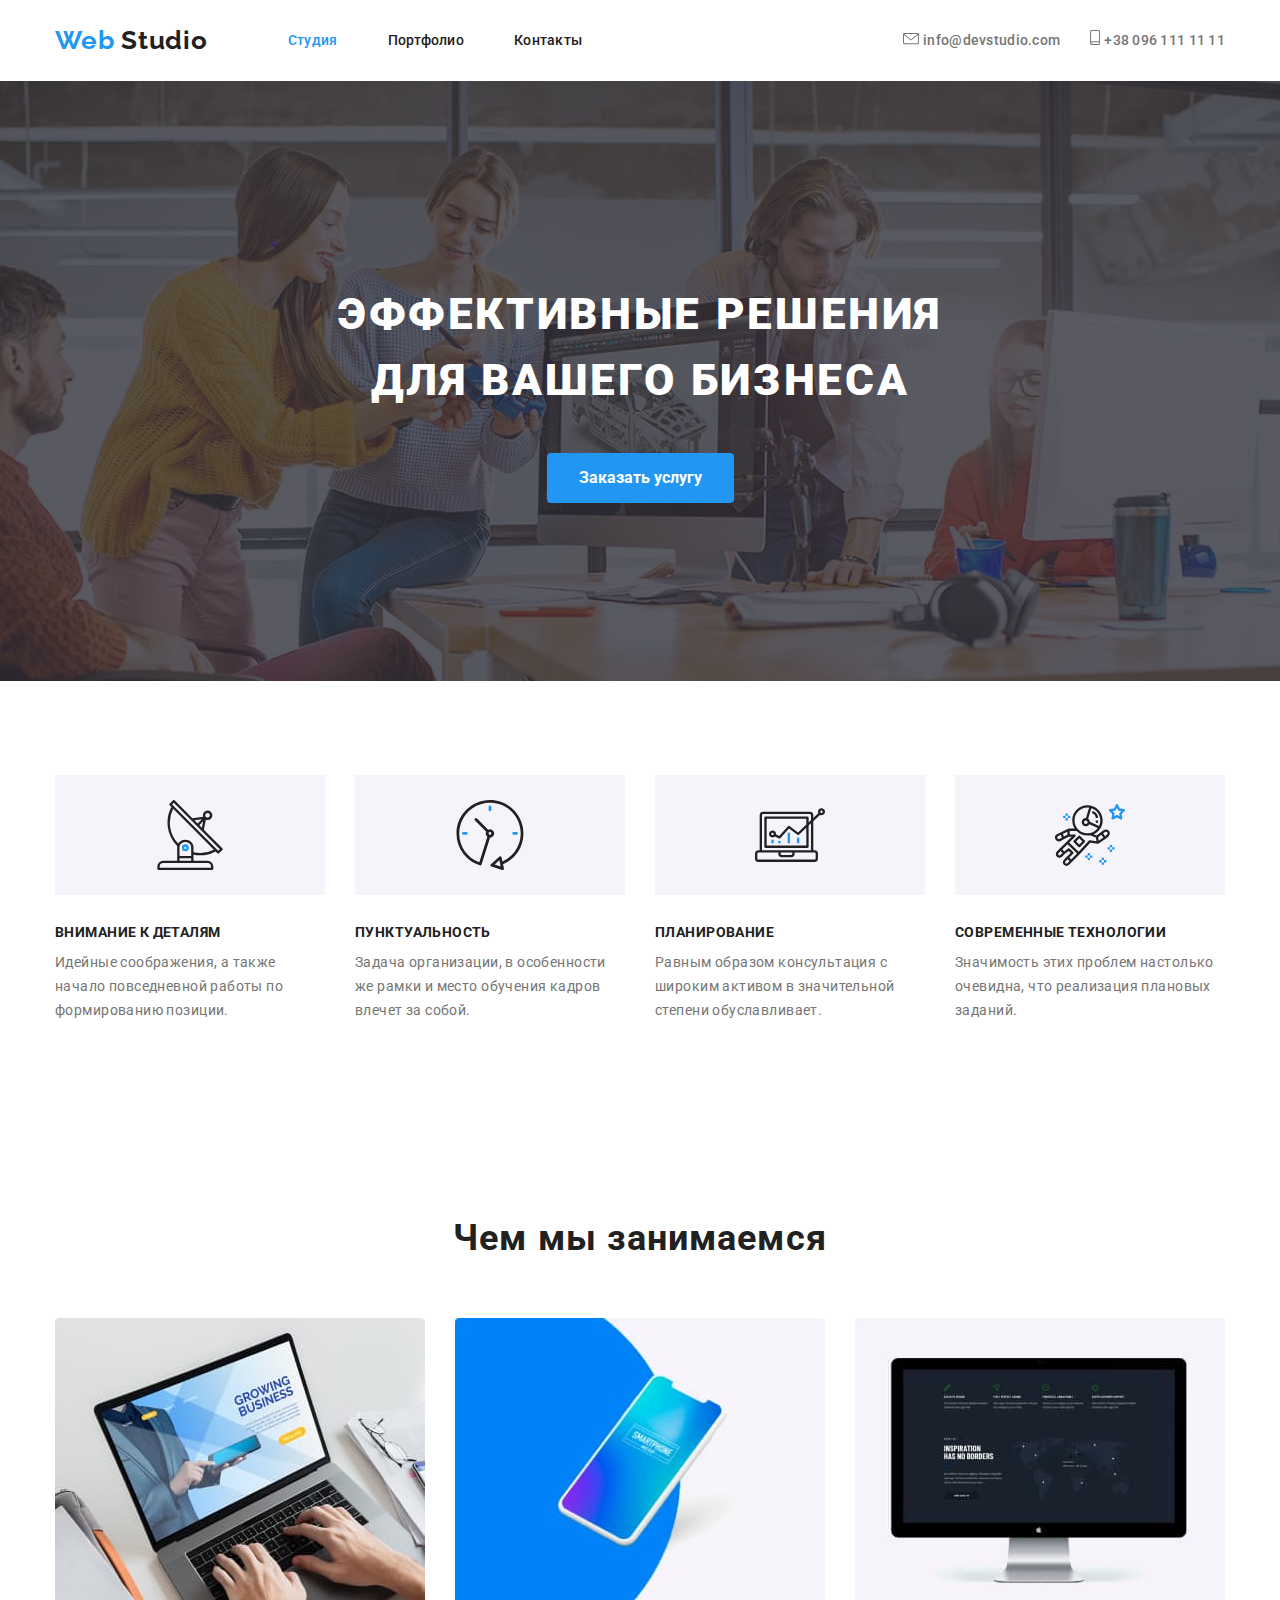
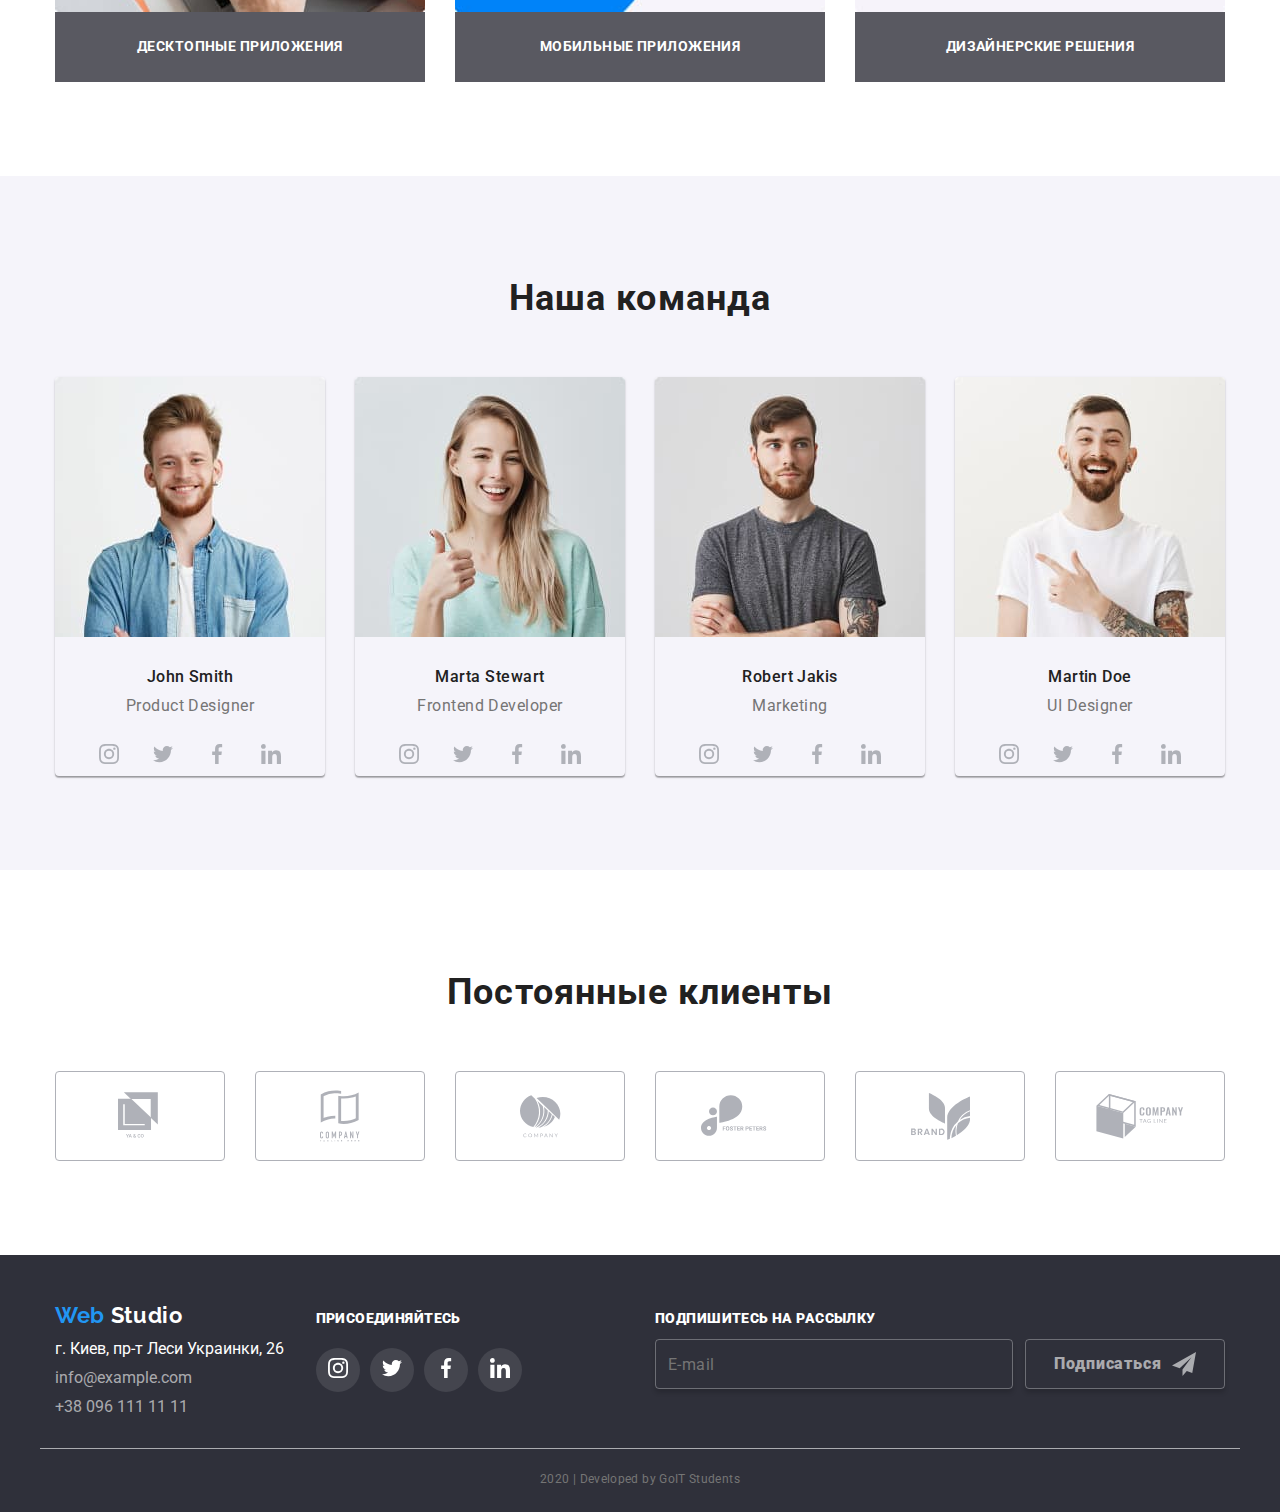
==== commit 0349463d: "делает иконку формы футера" ====
--- a/index.html
+++ b/index.html
@@ -535,7 +535,7 @@
               <li class="input-button">
                 <button class="input-button--submit" type="submit">
                   <b>Подписаться</b>
-                  <svg class="svgshka" width="24" height="24">
+                  <svg class="plane" width="24" height="24">
                     <use href="./images/symbol-defs.svg#icon-send"></use>
                   </svg>
                 </button>
--- a/css/common.css
+++ b/css/common.css
@@ -289,11 +289,12 @@
   background-color: var(--accent-color);
   color: var(--white-text-color);
 }
-.svgshka {
+.plane {
+  fill: var(--secondary-white-color);
   margin-left: 10px;
 }
-.input-button--submit:hover > .svgshka > .plane,
-.input-button--submit:focus > .svgshka > .plane {
+.input-button--submit:hover > .plane > .plane,
+.input-button--submit:focus > .plane > .plane {
   fill: #ffffff;
 }
 .subscribe {
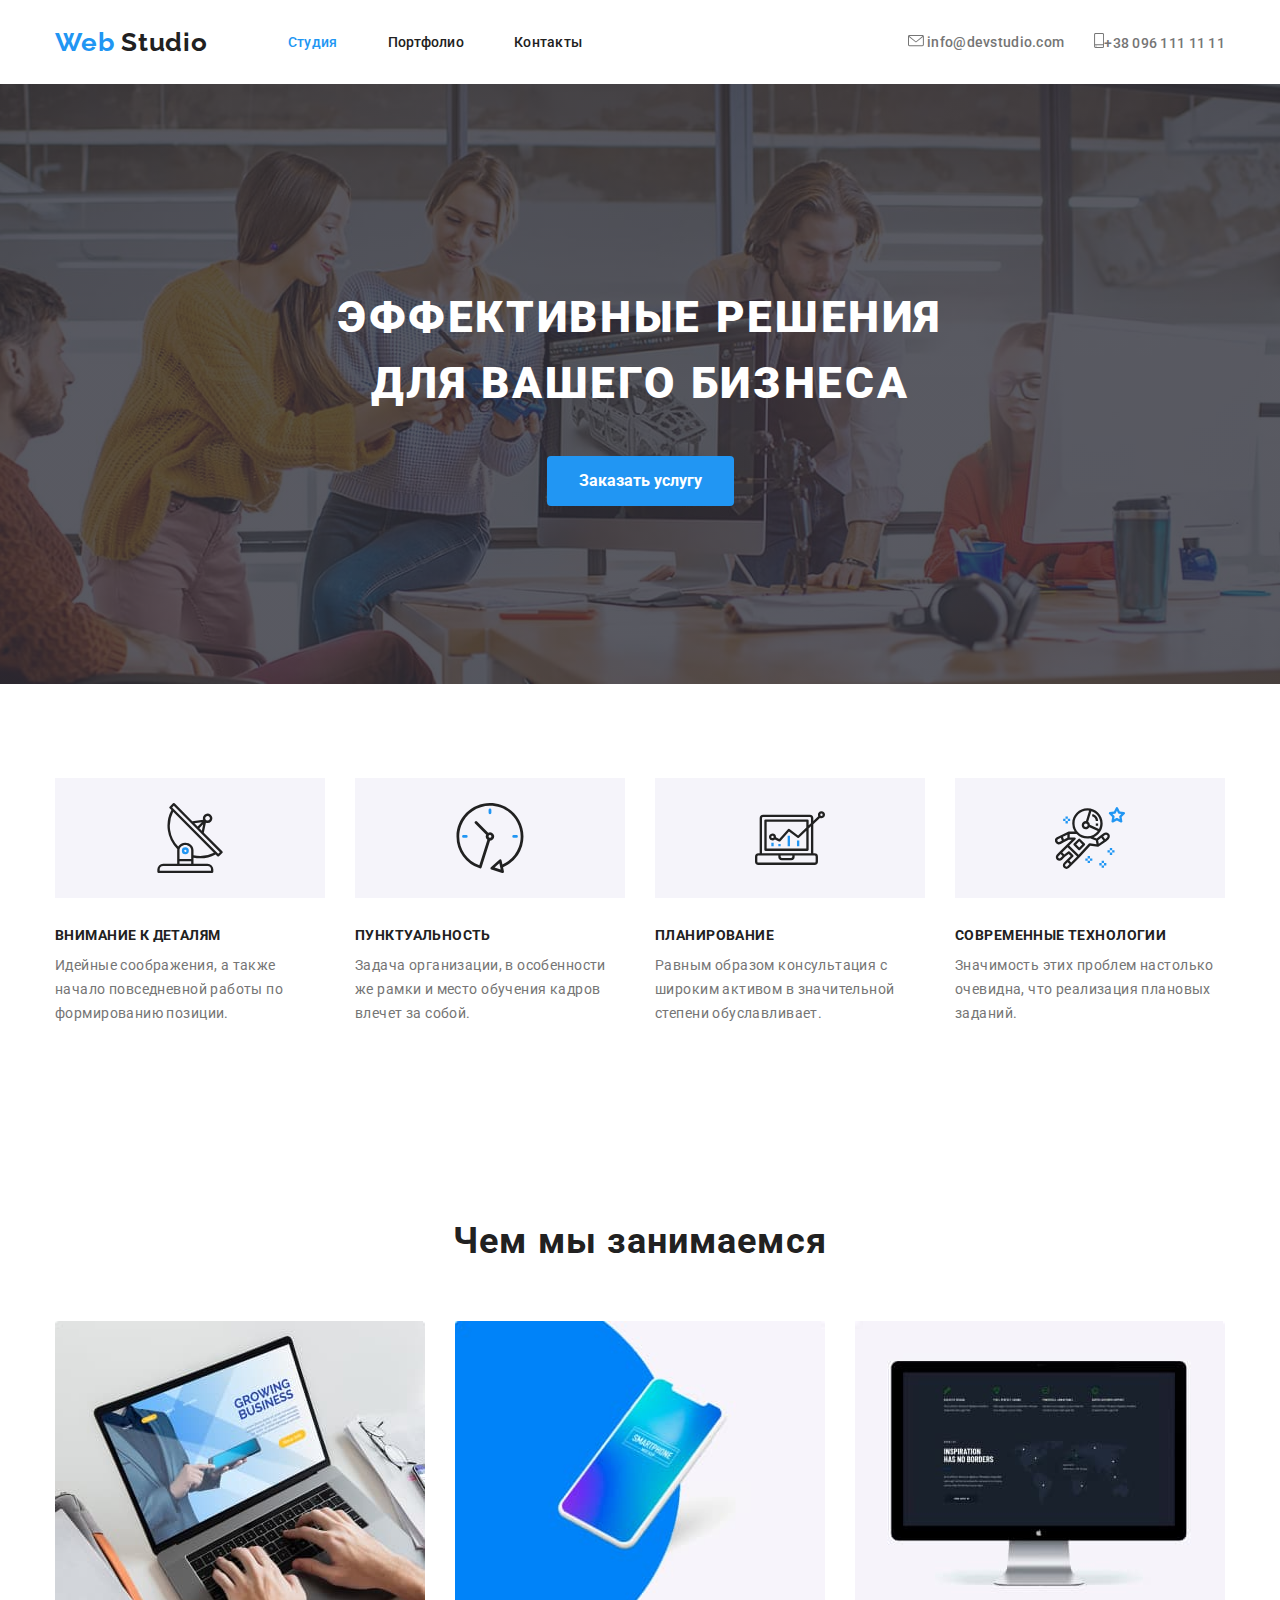
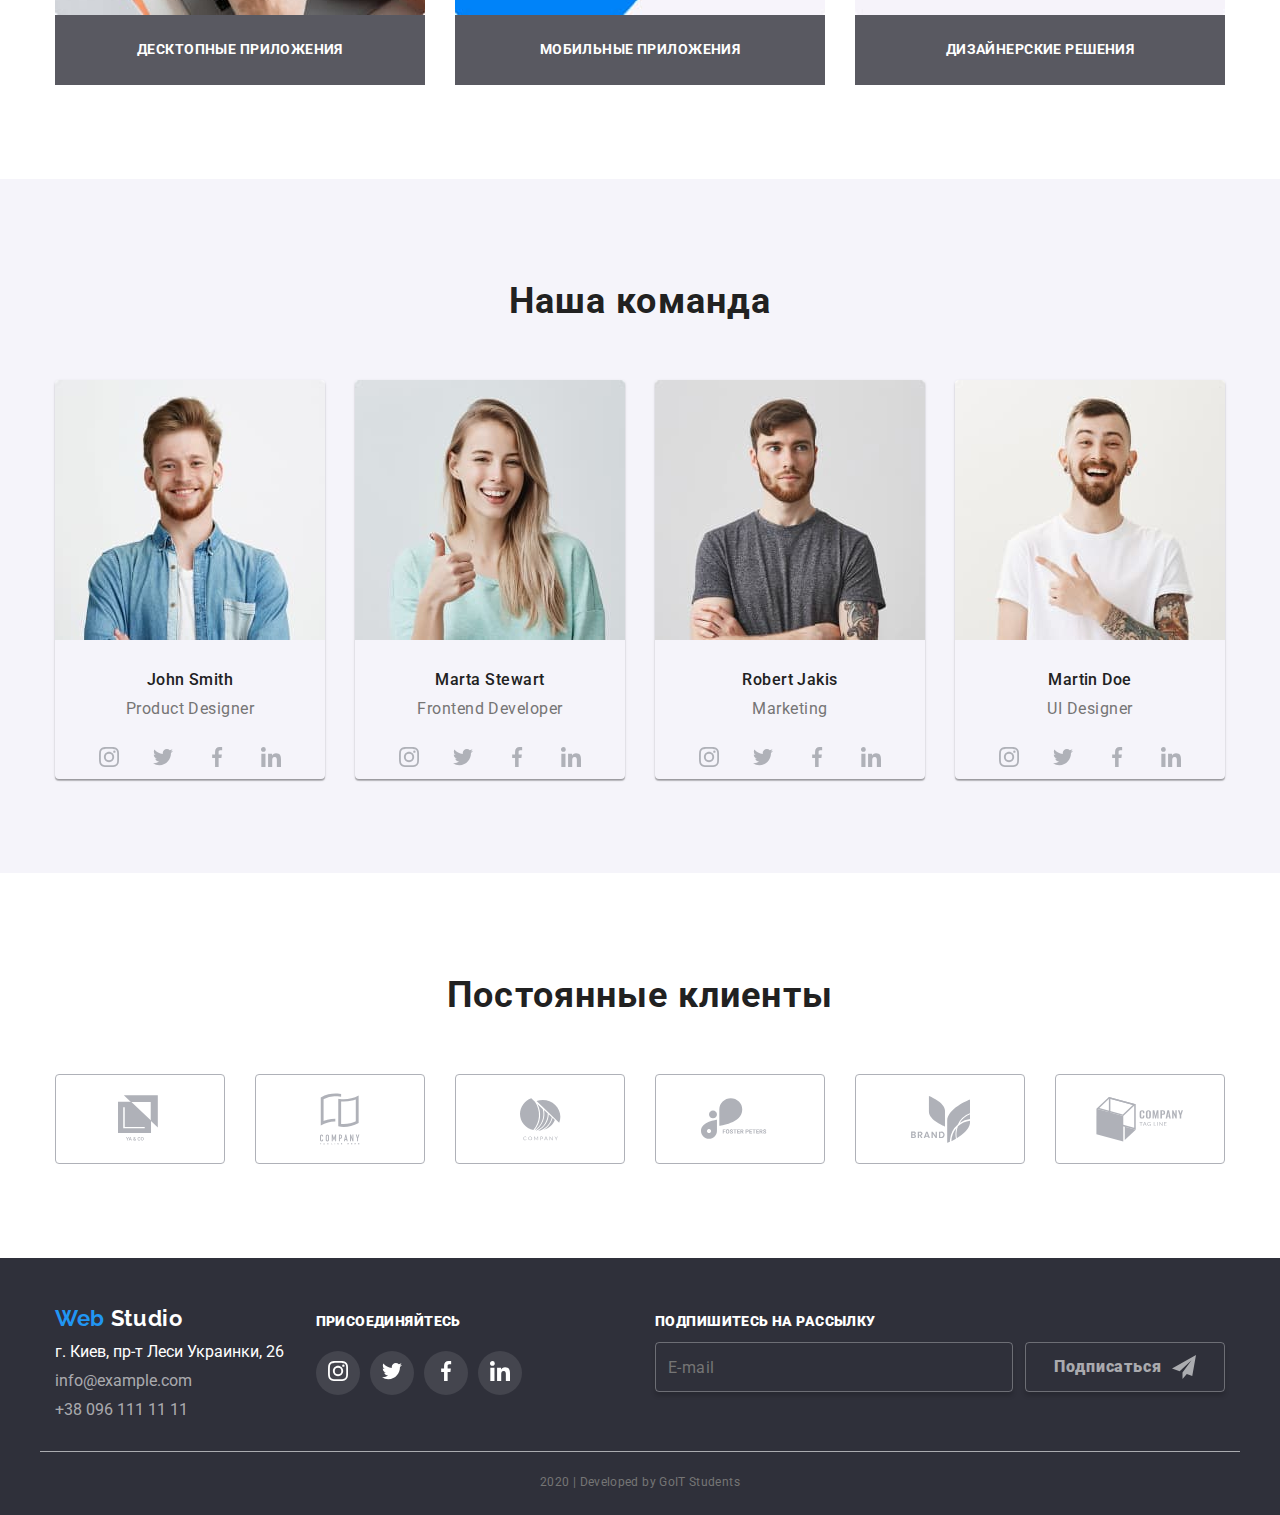
==== commit 5b11f16a: "делает ссылки хедера" ====
--- a/index.html
+++ b/index.html
@@ -32,18 +32,19 @@
           </nav>
           <ul class="link-nav list-rule">
             <li class="item-link">
-              <svg class="nav-icon" width="16" height="12">
-                <use href="./images/symbol-defs.svg#envelope"></use>
-              </svg>
-              <a href="mailto:info@devstudio.com" class="link">
+              <a href="mailto:info@devstudio.com" class="link"
+                ><svg class="nav-icon" width="16" height="12">
+                  <use href="./images/symbol-defs.svg#envelope"></use>
+                </svg>
                 info@devstudio.com
               </a>
             </li>
             <li class="item-link">
-              <svg class="nav-icon" width="10" height="15">
-                <use href="./images/symbol-defs.svg#smartphone"></use>
-              </svg>
-              <a href="tel:+380961111111" class="link">+38 096 111 11 11</a>
+              <a href="tel:+380961111111" class="link"
+                ><svg class="nav-icon" width="10" height="15">
+                  <use href="./images/symbol-defs.svg#smartphone"></use></svg
+                >+38 096 111 11 11</a
+              >
             </li>
           </ul>
         </div>
--- a/css/common.css
+++ b/css/common.css
@@ -146,9 +146,9 @@
   display: inline-block;
   fill: var(--secondary-text-color);
 }
-.item-link:hover > .nav-icon,
-.item-link:focus > .nav-icon {
-  fill: var(--accent-color);
+.link:hover > .nav-icon,
+.link:focus > .nav-icon {
+  fill: currentcolor;
 }
 /* footer css */
 .footer {
@@ -293,8 +293,8 @@
   fill: var(--secondary-white-color);
   margin-left: 10px;
 }
-.input-button--submit:hover > .plane > .plane,
-.input-button--submit:focus > .plane > .plane {
+.input-button--submit:hover > .plane,
+.input-button--submit:focus > .plane {
   fill: #ffffff;
 }
 .subscribe {
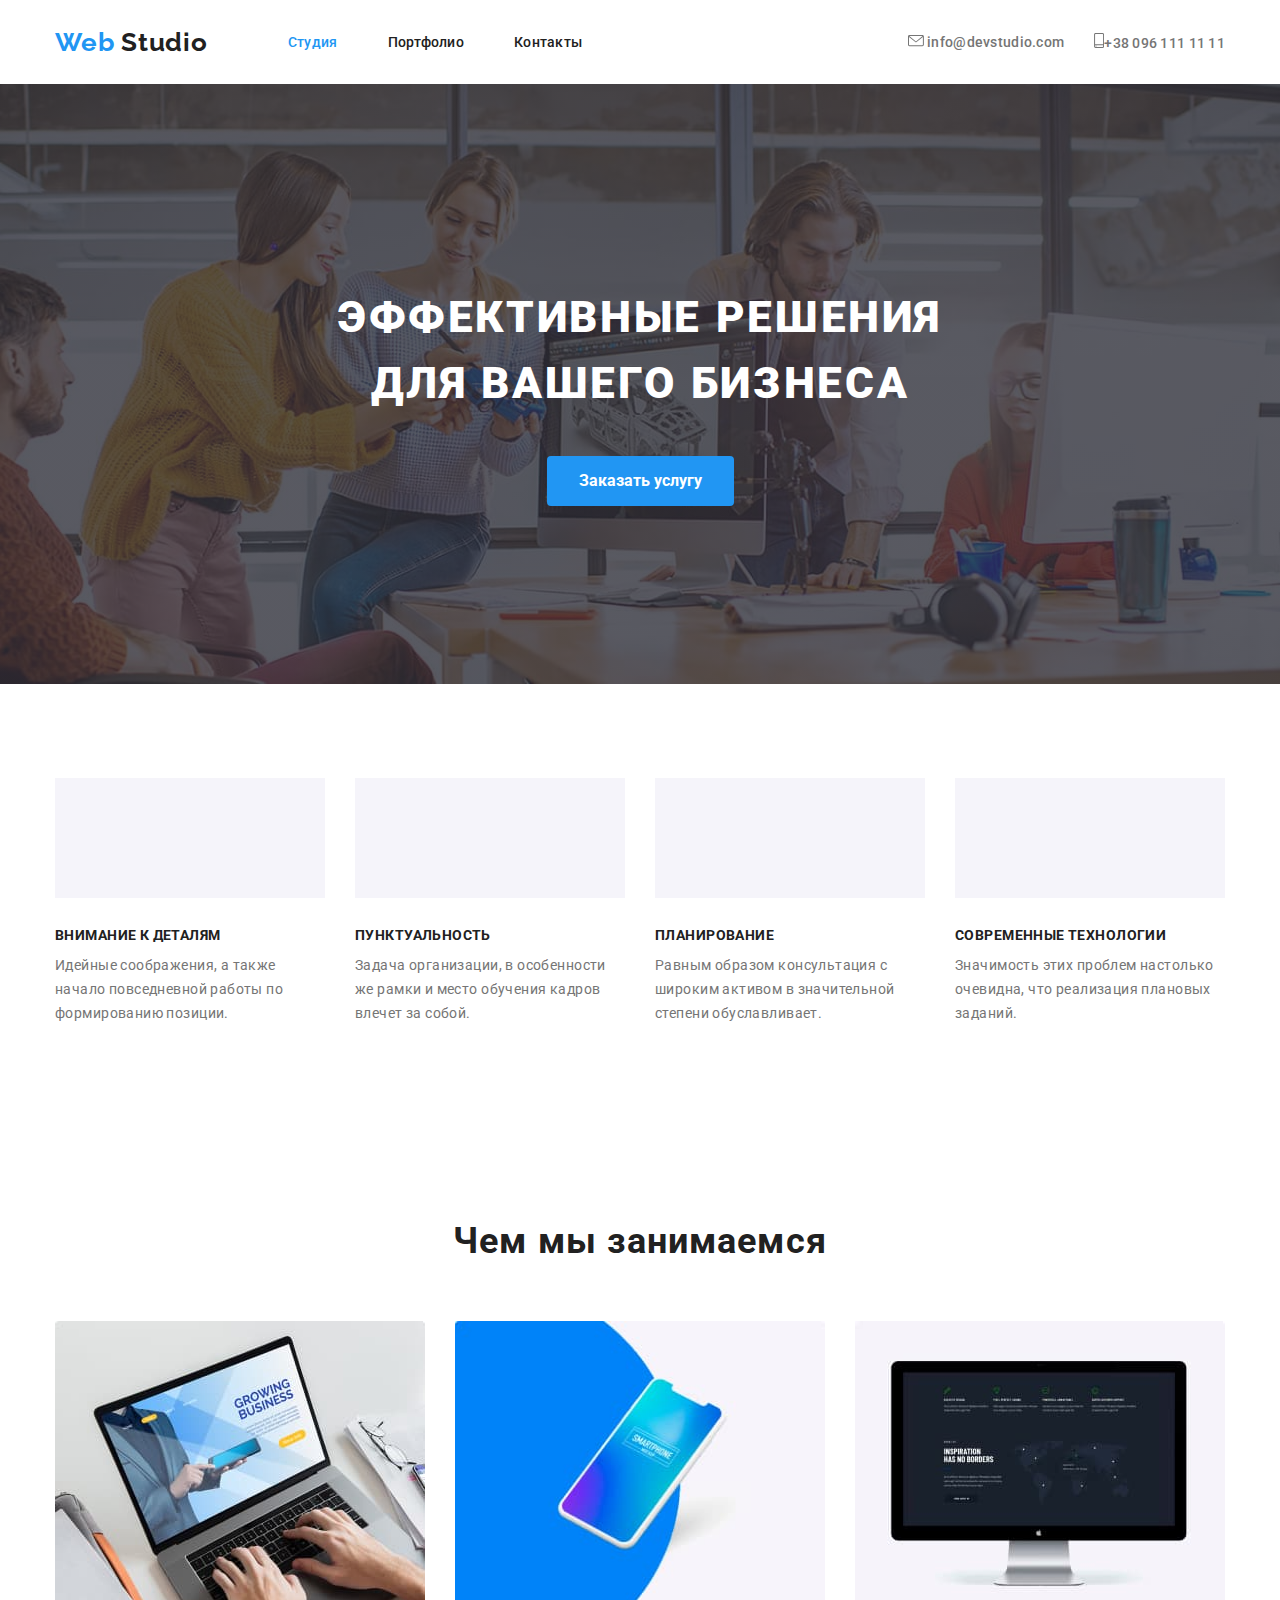
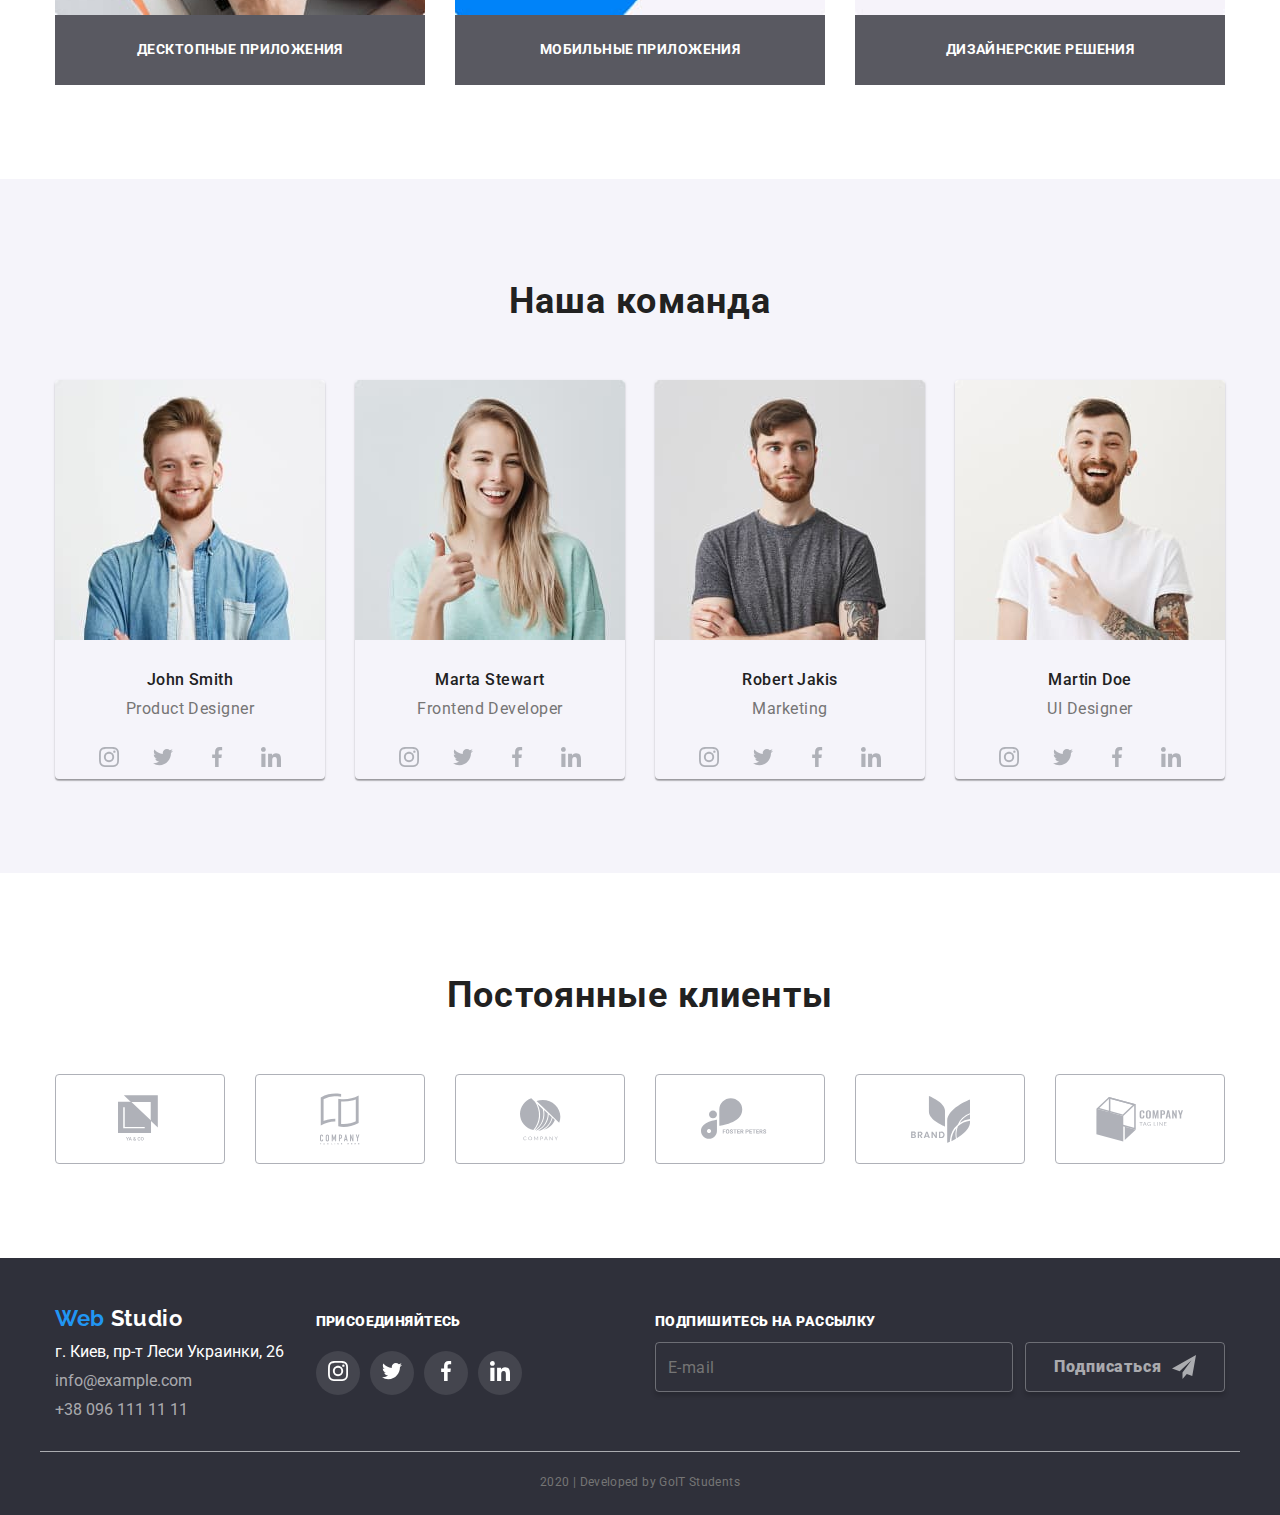
==== commit dc38cc73: "делает преимущества через бефор" ====
--- a/index.html
+++ b/index.html
@@ -63,16 +63,16 @@
           <h2 class="title visually-hidden">Features</h2>
           <ul class="features-list list-rule">
             <li class="item">
-              <div class="features-link">
-                <!-- <a
+              <!-- <div class="features-link">
+                <a
                 href=""
                 class="features-link features-link--details"
                 aria-label="иконка антенны"
-              ></a> -->
+              ></a>
                 <svg class="features-link-icon" width="70" height="70">
                   <use href="./images/symbol-defs.svg#antenna"></use>
                 </svg>
-              </div>
+              </div> -->
               <div class="features-description">
                 <h3 class="title">ВНИМАНИЕ К ДЕТАЛЯМ</h3>
                 <p class="text">
@@ -82,16 +82,16 @@
               </div>
             </li>
             <li class="item">
-              <div class="features-link">
-                <!-- <a
+              <!-- <div class="features-link">
+                <a
                               href=""
                               class="features-link features-link--details"
                               aria-label="иконка антенны"
-                            ></a> -->
+                            ></a>
                 <svg class="features-link-icon" width="70" height="70">
                   <use href="./images/symbol-defs.svg#clock"></use>
                 </svg>
-              </div>
+              </div> -->
               <div class="features-description">
                 <h3 class="title">ПУНКТУАЛЬНОСТЬ</h3>
                 <p class="text">
@@ -101,16 +101,16 @@
               </div>
             </li>
             <li class="item">
-              <div class="features-link">
-                <!-- <a
+              <!-- <div class="features-link">
+                 <a
                               href=""
                               class="features-link features-link--details"
                               aria-label="иконка антенны"
-                            ></a> -->
+                            ></a>
                 <svg class="features-link-icon" width="70" height="70">
                   <use href="./images/symbol-defs.svg#diagram"></use>
                 </svg>
-              </div>
+              </div> -->
               <div class="features-description">
                 <h3 class="title">ПЛАНИРОВАНИЕ</h3>
                 <p class="text">
@@ -120,16 +120,16 @@
               </div>
             </li>
             <li class="item">
-              <div class="features-link">
-                <!-- <a
+              <!-- <div class="features-link">
+                 <a
                               href=""
                               class="features-link features-link--details"
                               aria-label="иконка антенны"
-                            ></a> -->
+                            ></a>
                 <svg class="features-link-icon" width="70" height="70">
                   <use href="./images/symbol-defs.svg#astronaut"></use>
                 </svg>
-              </div>
+              </div> -->
               <div class="features-description">
                 <h3 class="title">СОВРЕМЕННЫЕ ТЕХНОЛОГИИ</h3>
                 <p class="text">
--- a/css/main.css
+++ b/css/main.css
@@ -81,7 +81,7 @@
   flex-direction: column;
   width: 278px;
 }
-.features-link {
+.features-list .item::before {
   display: flex;
   justify-content: center;
   align-items: center;
@@ -89,10 +89,17 @@
   background-color: #f5f4fa;
   width: 270px;
   height: 120px;
-  box-sizing: border-box;
-  background-repeat: no-repeat;
-  background-position: center;
-}
+  content: url(../images/symbol-defs.svg#antenna);
+}
+/* .features-link {
+  display: flex;
+  justify-content: center;
+  align-items: center;
+  margin-bottom: 30px;
+  background-color: #f5f4fa;
+  width: 270px;
+  height: 120px;
+} */
 .features-list .title {
   margin-bottom: 10px;
   font-weight: 700;
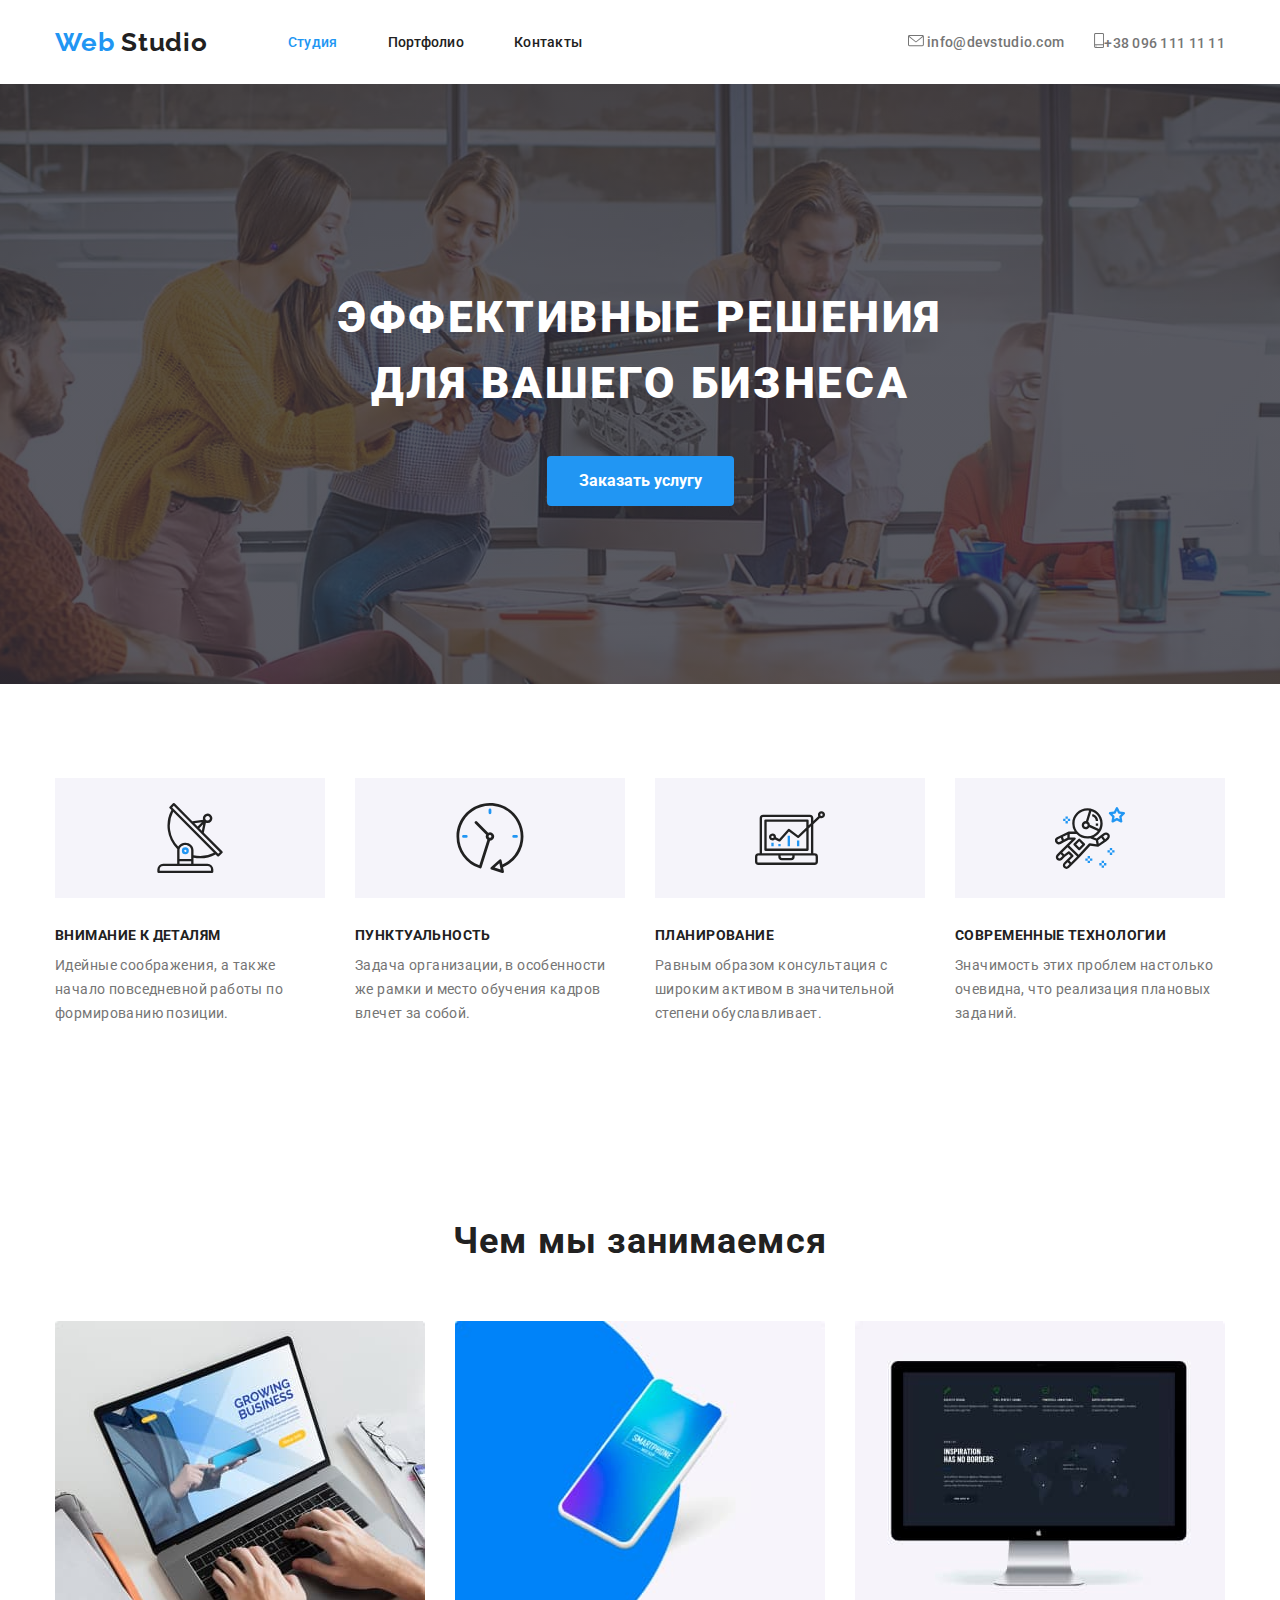
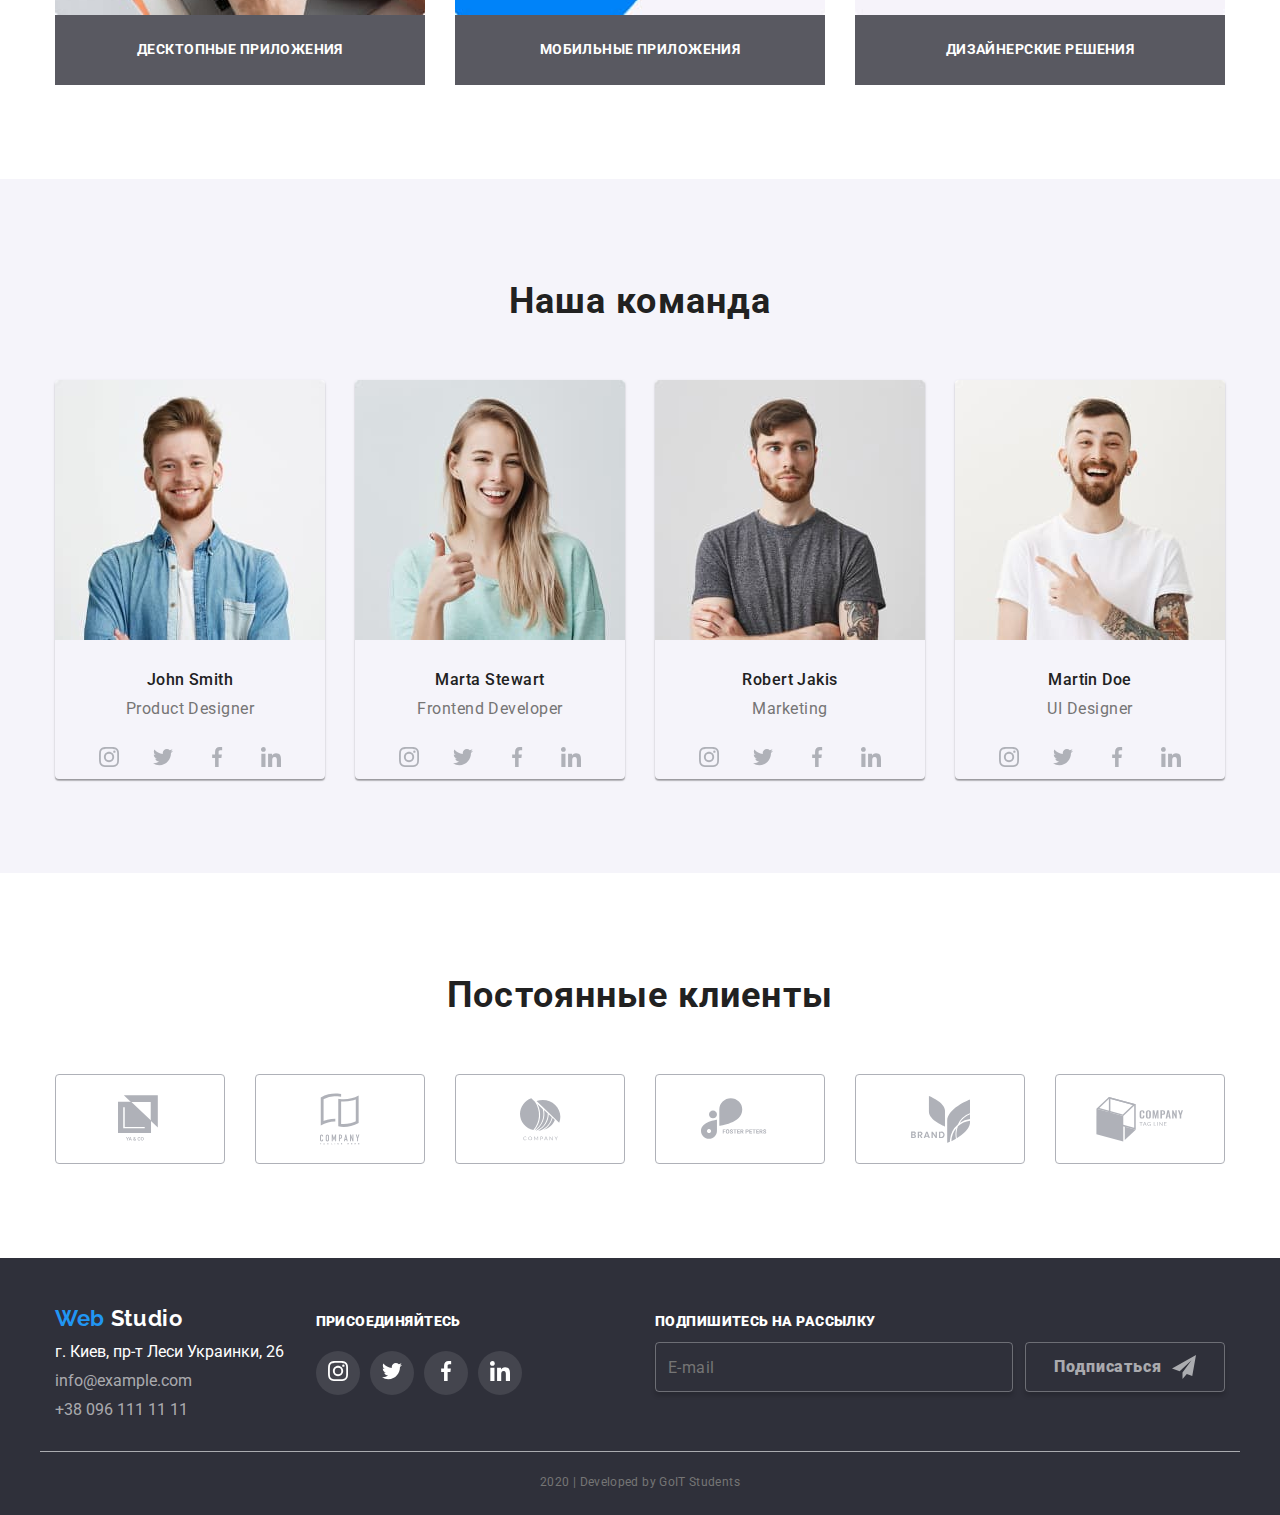
==== commit aa550a67: "делает правки ДЗ" ====
--- a/index.html
+++ b/index.html
@@ -63,16 +63,16 @@
           <h2 class="title visually-hidden">Features</h2>
           <ul class="features-list list-rule">
             <li class="item">
-              <!-- <div class="features-link">
-                <a
+              <div class="features-link">
+                <!--<a
                 href=""
                 class="features-link features-link--details"
                 aria-label="иконка антенны"
-              ></a>
+              ></a>-->
                 <svg class="features-link-icon" width="70" height="70">
                   <use href="./images/symbol-defs.svg#antenna"></use>
                 </svg>
-              </div> -->
+              </div>
               <div class="features-description">
                 <h3 class="title">ВНИМАНИЕ К ДЕТАЛЯМ</h3>
                 <p class="text">
@@ -82,16 +82,16 @@
               </div>
             </li>
             <li class="item">
-              <!-- <div class="features-link">
-                <a
+              <div class="features-link">
+                <!--<a
                               href=""
                               class="features-link features-link--details"
                               aria-label="иконка антенны"
-                            ></a>
+                            ></a>-->
                 <svg class="features-link-icon" width="70" height="70">
                   <use href="./images/symbol-defs.svg#clock"></use>
                 </svg>
-              </div> -->
+              </div>
               <div class="features-description">
                 <h3 class="title">ПУНКТУАЛЬНОСТЬ</h3>
                 <p class="text">
@@ -101,16 +101,16 @@
               </div>
             </li>
             <li class="item">
-              <!-- <div class="features-link">
-                 <a
+              <div class="features-link">
+                <!-- <a
                               href=""
                               class="features-link features-link--details"
                               aria-label="иконка антенны"
-                            ></a>
+                            ></a>-->
                 <svg class="features-link-icon" width="70" height="70">
                   <use href="./images/symbol-defs.svg#diagram"></use>
                 </svg>
-              </div> -->
+              </div>
               <div class="features-description">
                 <h3 class="title">ПЛАНИРОВАНИЕ</h3>
                 <p class="text">
@@ -120,16 +120,16 @@
               </div>
             </li>
             <li class="item">
-              <!-- <div class="features-link">
-                 <a
+              <div class="features-link">
+                <!--<a
                               href=""
                               class="features-link features-link--details"
                               aria-label="иконка антенны"
-                            ></a>
+                            ></a>-->
                 <svg class="features-link-icon" width="70" height="70">
                   <use href="./images/symbol-defs.svg#astronaut"></use>
                 </svg>
-              </div> -->
+              </div>
               <div class="features-description">
                 <h3 class="title">СОВРЕМЕННЫЕ ТЕХНОЛОГИИ</h3>
                 <p class="text">
--- a/css/main.css
+++ b/css/main.css
@@ -81,7 +81,7 @@
   flex-direction: column;
   width: 278px;
 }
-.features-list .item::before {
+.features-link {
   display: flex;
   justify-content: center;
   align-items: center;
@@ -89,17 +89,10 @@
   background-color: #f5f4fa;
   width: 270px;
   height: 120px;
-  content: url(../images/symbol-defs.svg#antenna);
-}
-/* .features-link {
-  display: flex;
-  justify-content: center;
-  align-items: center;
-  margin-bottom: 30px;
-  background-color: #f5f4fa;
-  width: 270px;
-  height: 120px;
-} */
+  box-sizing: border-box;
+  background-repeat: no-repeat;
+  background-position: center;
+}
 .features-list .title {
   margin-bottom: 10px;
   font-weight: 700;
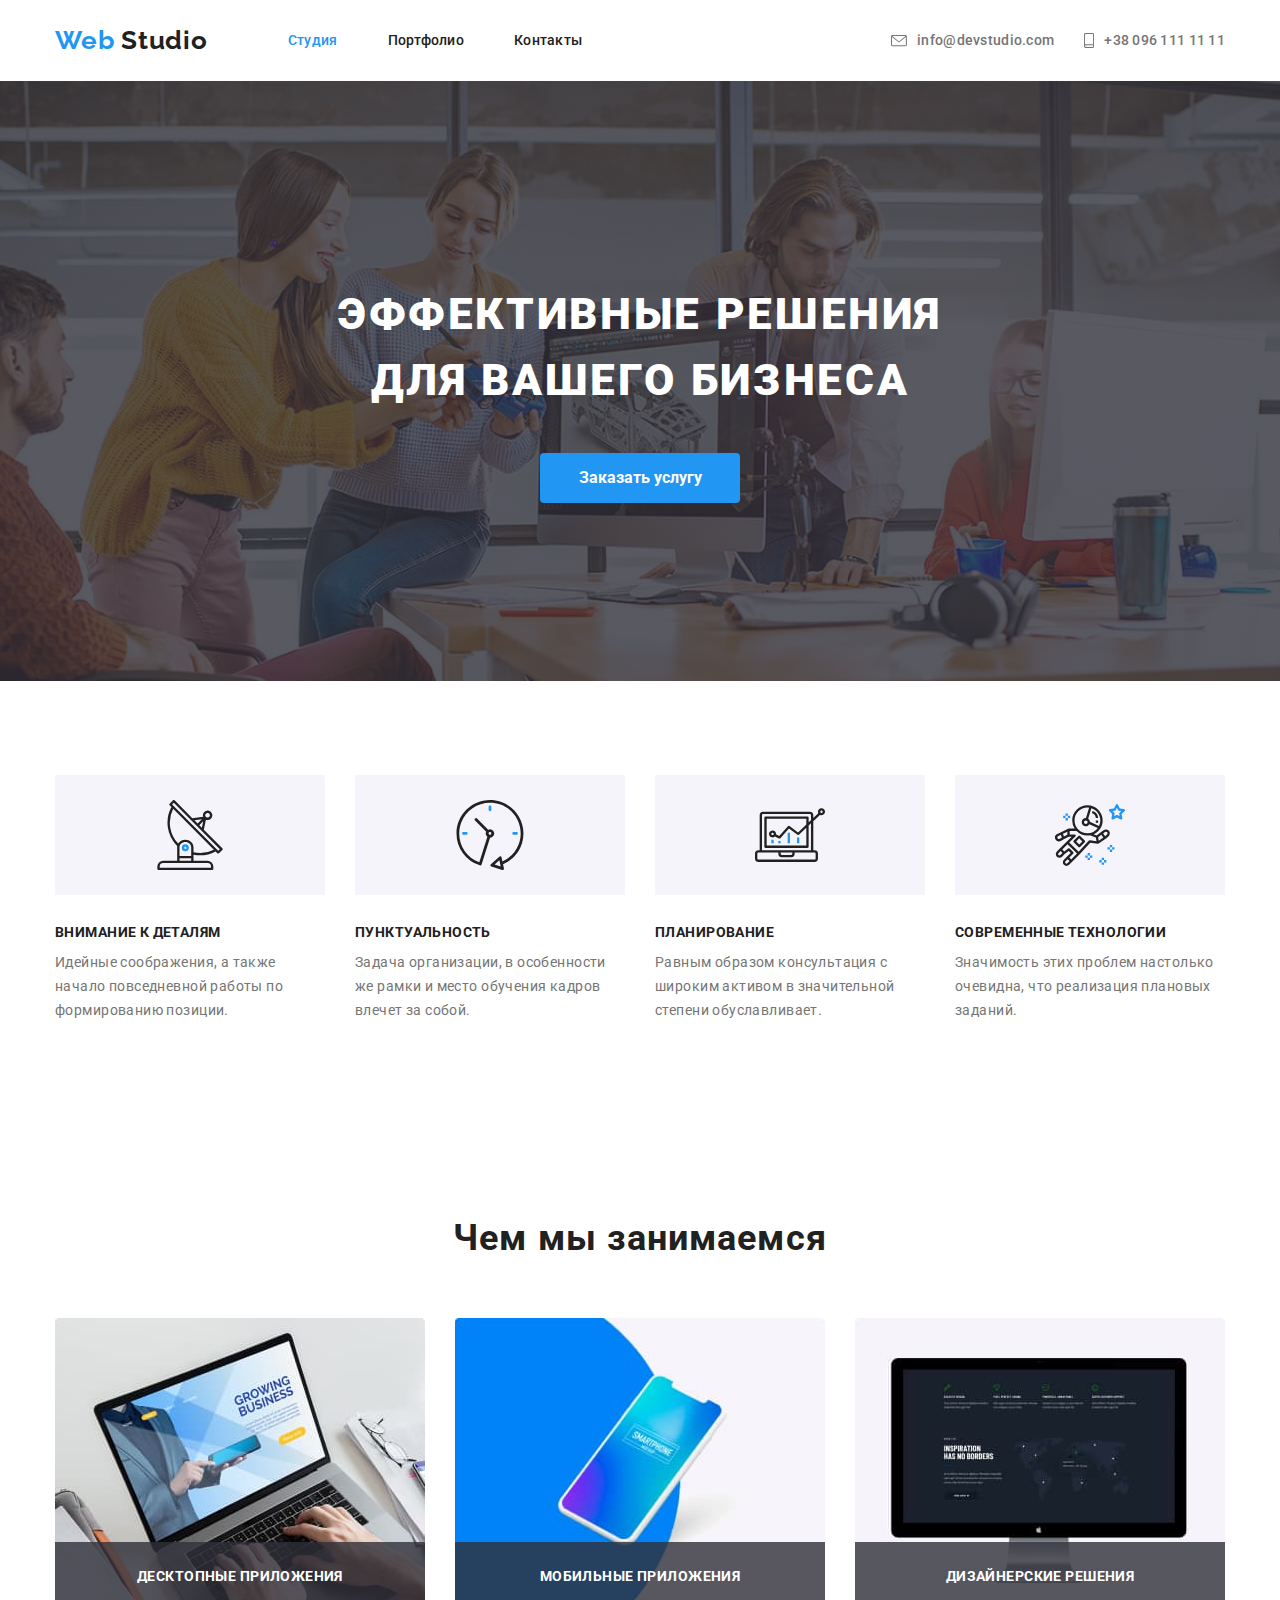
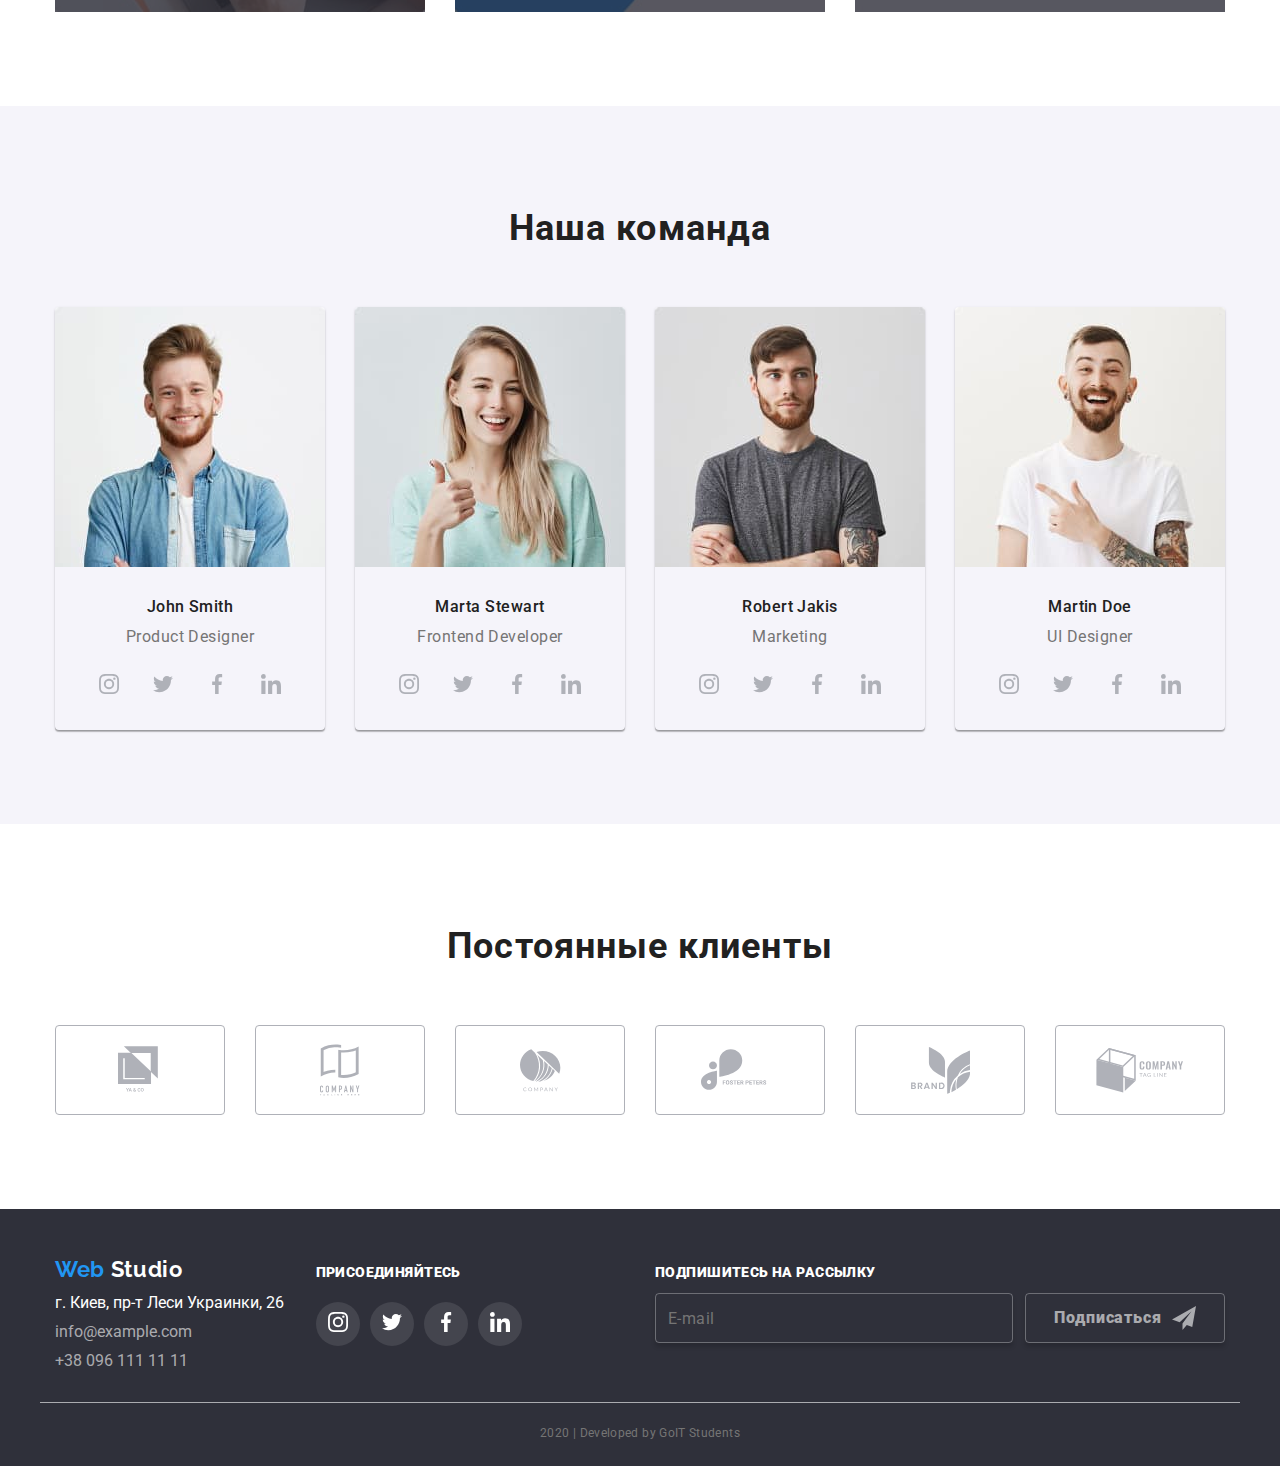
==== commit a947b6db: "делает "чем мы занимаемся"" ====
--- a/index.html
+++ b/index.html
@@ -64,11 +64,6 @@
           <ul class="features-list list-rule">
             <li class="item">
               <div class="features-link">
-                <!--<a
-                href=""
-                class="features-link features-link--details"
-                aria-label="иконка антенны"
-              ></a>-->
                 <svg class="features-link-icon" width="70" height="70">
                   <use href="./images/symbol-defs.svg#antenna"></use>
                 </svg>
@@ -83,11 +78,6 @@
             </li>
             <li class="item">
               <div class="features-link">
-                <!--<a
-                              href=""
-                              class="features-link features-link--details"
-                              aria-label="иконка антенны"
-                            ></a>-->
                 <svg class="features-link-icon" width="70" height="70">
                   <use href="./images/symbol-defs.svg#clock"></use>
                 </svg>
@@ -102,11 +92,6 @@
             </li>
             <li class="item">
               <div class="features-link">
-                <!-- <a
-                              href=""
-                              class="features-link features-link--details"
-                              aria-label="иконка антенны"
-                            ></a>-->
                 <svg class="features-link-icon" width="70" height="70">
                   <use href="./images/symbol-defs.svg#diagram"></use>
                 </svg>
@@ -121,11 +106,6 @@
             </li>
             <li class="item">
               <div class="features-link">
-                <!--<a
-                              href=""
-                              class="features-link features-link--details"
-                              aria-label="иконка антенны"
-                            ></a>-->
                 <svg class="features-link-icon" width="70" height="70">
                   <use href="./images/symbol-defs.svg#astronaut"></use>
                 </svg>
@@ -147,34 +127,40 @@
           <h2 class="title title-margin">Чем мы занимаемся</h2>
           <ul class="what-we-do-list list-rule">
             <li class="item">
-              <img
-                class="image"
-                src="./images/what_we_do/desktop_logo.jpg"
-                alt="руки на клавиатуре ноутбука"
-                width="370"
-                height="294"
-              />
-              <h3 class="title">ДЕСКТОПНЫЕ ПРИЛОЖЕНИЯ</h3>
-            </li>
-            <li class="item">
-              <img
-                class="image"
-                src="./images/what_we_do/apps_logo.jpg"
-                alt="фото смартфона"
-                width="370"
-                height="294"
-              />
-              <h3 class="title">МОБИЛЬНЫЕ ПРИЛОЖЕНИЯ</h3>
-            </li>
-            <li class="item">
-              <img
-                class="image"
-                src="./images/what_we_do/design_logo.jpg"
-                alt="экран монитора"
-                width="370"
-                height="294"
-              />
-              <h3 class="title">ДИЗАЙНЕРСКИЕ РЕШЕНИЯ</h3>
+              <div class="card">
+                <img
+                  class="image"
+                  src="./images/what_we_do/desktop_logo.jpg"
+                  alt="руки на клавиатуре ноутбука"
+                  width="370"
+                  height="294"
+                />
+                <h3 class="title title-card">ДЕСКТОПНЫЕ ПРИЛОЖЕНИЯ</h3>
+              </div>
+            </li>
+            <li class="item">
+              <div class="card">
+                <img
+                  class="image"
+                  src="./images/what_we_do/apps_logo.jpg"
+                  alt="фото смартфона"
+                  width="370"
+                  height="294"
+                />
+                <h3 class="title title-card">МОБИЛЬНЫЕ ПРИЛОЖЕНИЯ</h3>
+              </div>
+            </li>
+            <li class="item">
+              <div class="card">
+                <img
+                  class="image"
+                  src="./images/what_we_do/design_logo.jpg"
+                  alt="экран монитора"
+                  width="370"
+                  height="294"
+                />
+                <h3 class="title title-card">ДИЗАЙНЕРСКИЕ РЕШЕНИЯ</h3>
+              </div>
             </li>
           </ul>
         </div>
@@ -443,7 +429,6 @@
               <a
                 href=""
                 class="client-logo client-logo--client4"
-                class="link"
                 aria-label="Клиент 4"
               >
                 <svg class="client-logo-icon" width="78" height="42">
--- a/css/common.css
+++ b/css/common.css
@@ -120,8 +120,9 @@
 .site-nav .link.current {
   color: var(--accent-color);
 }
-.link-nav .link,
-.link-nav .link {
+.item-link .link {
+  display: flex;
+  align-items: center;
   color: var(--secondary-text-color);
 }
 .site-nav .link:hover,
@@ -130,7 +131,7 @@
 .item-link .link:focus {
   color: var(--accent-color);
 }
-.link-nav > .item-link > .link {
+.link-nav > .link {
   display: inline-block;
 }
 .link-nav {
@@ -144,6 +145,8 @@
 /* --secondary-text-color  */
 .nav-icon {
   display: inline-block;
+  margin-right: 10px;
+
   fill: var(--secondary-text-color);
 }
 .link:hover > .nav-icon,
--- a/css/main.css
+++ b/css/main.css
@@ -67,9 +67,7 @@
 .our-team-list,
 .regular-clients-list {
   display: flex;
-  /* flex-direction: row; */
-  align-items: center;
-  /* justify-content: space-between; */
+  align-items: center;
   padding: 0px;
 }
 
@@ -89,9 +87,6 @@
   background-color: #f5f4fa;
   width: 270px;
   height: 120px;
-  box-sizing: border-box;
-  background-repeat: no-repeat;
-  background-position: center;
 }
 .features-list .title {
   margin-bottom: 10px;
@@ -123,7 +118,15 @@
   letter-spacing: 0.03em;
   text-transform: uppercase;
 }
-
+.what-we-do-list .card {
+  position: relative;
+}
+.what-we-do-list .card > .title-card {
+  position: absolute;
+  left: 0;
+  bottom: 0;
+  width: 100%;
+}
 .what-we-do-list .item {
   width: 380px;
 }
@@ -144,6 +147,7 @@
   display: flex;
   flex-direction: column;
   overflow: hidden;
+  padding-bottom: 24px;
   border-radius: 4px;
   width: 278px;
   box-shadow: 0px 2px 1px rgba(0, 0, 0, 0.2), 0px 1px 1px rgba(0, 0, 0, 0.14),
@@ -250,7 +254,7 @@
   display: block;
   margin-left: auto;
   margin-right: auto;
-  max-width: 200px;
+  min-width: 200px;
   padding: 10px 32px;
   border-radius: 4px;
   font-family: inherit;
@@ -307,12 +311,10 @@
 .work-list {
   display: flex;
   flex-wrap: wrap;
-  /* margin: -15px; */
   border: 1px solid transparent;
   border-radius: 5px;
 }
 .work-list .item {
-  /* margin: 15px; */
   width: calc((100% - 60px) / 3);
   margin-right: 30px;
   margin-bottom: 30px;
